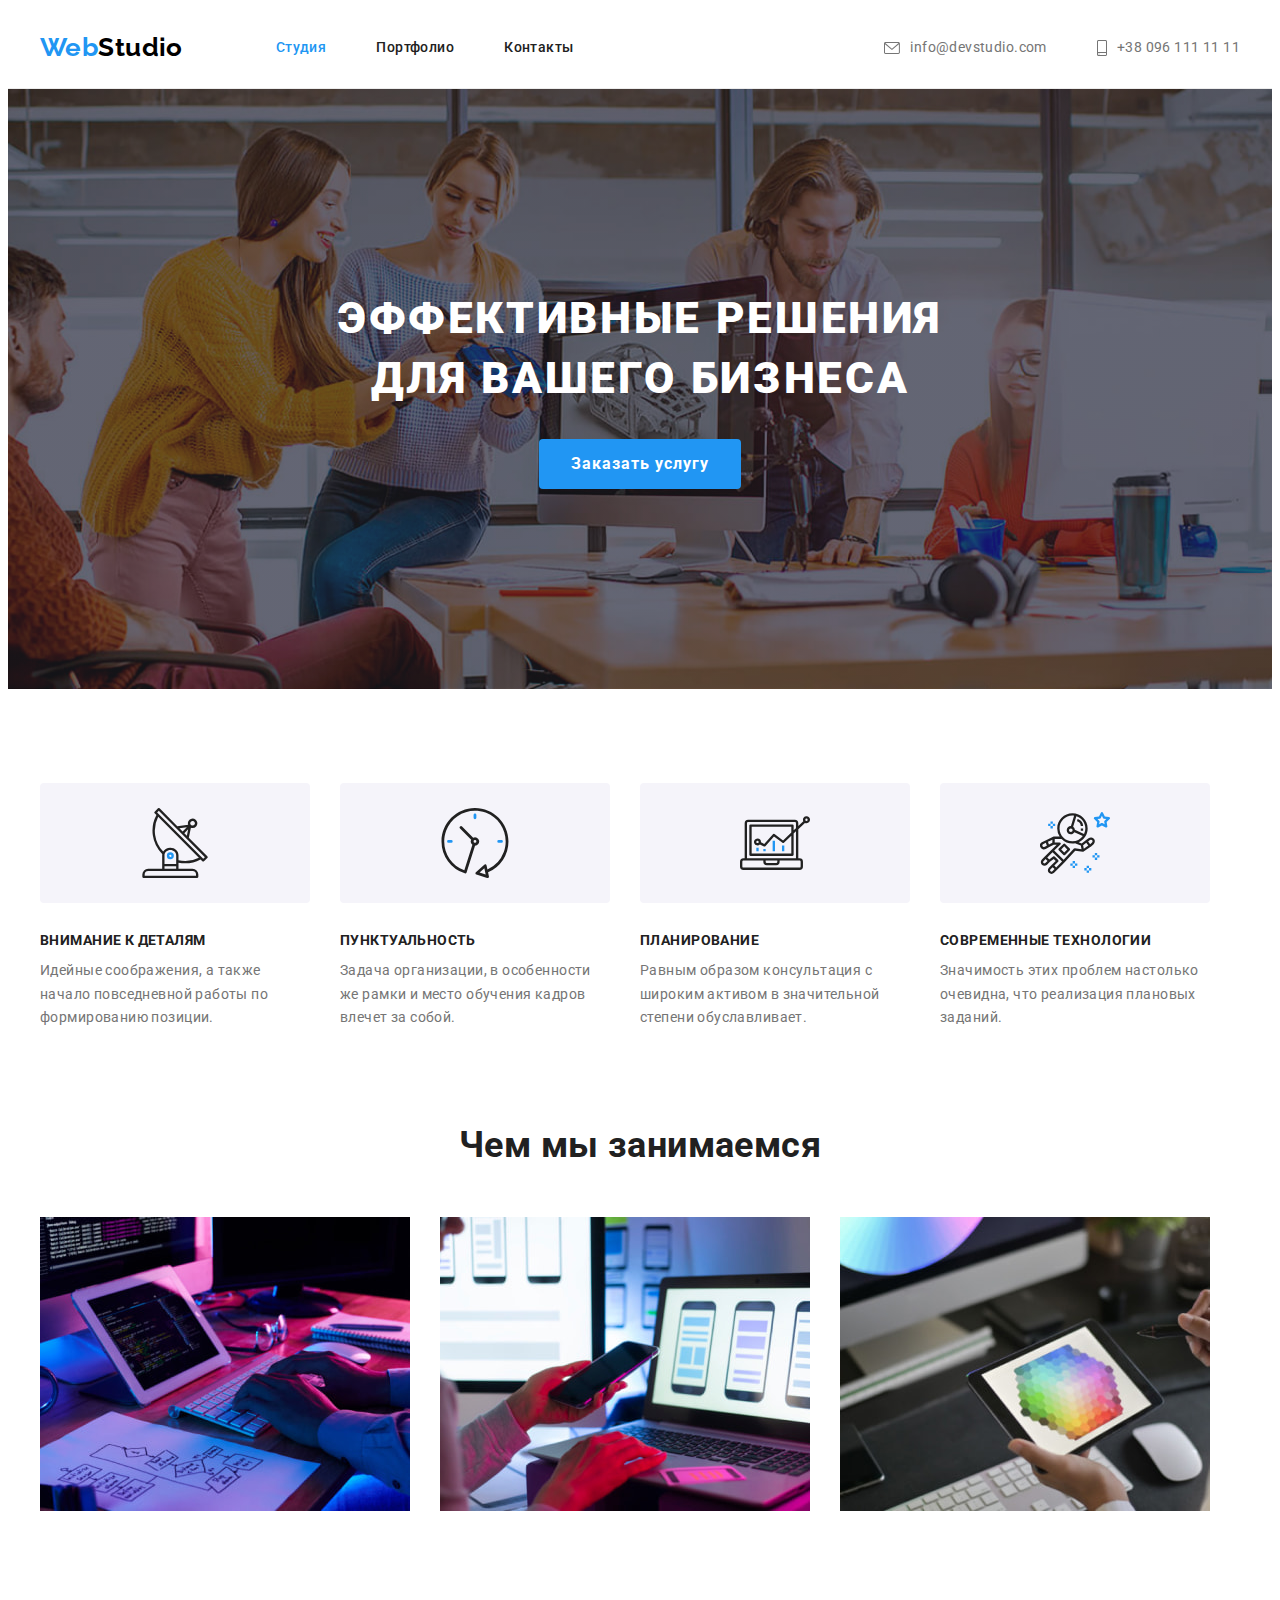
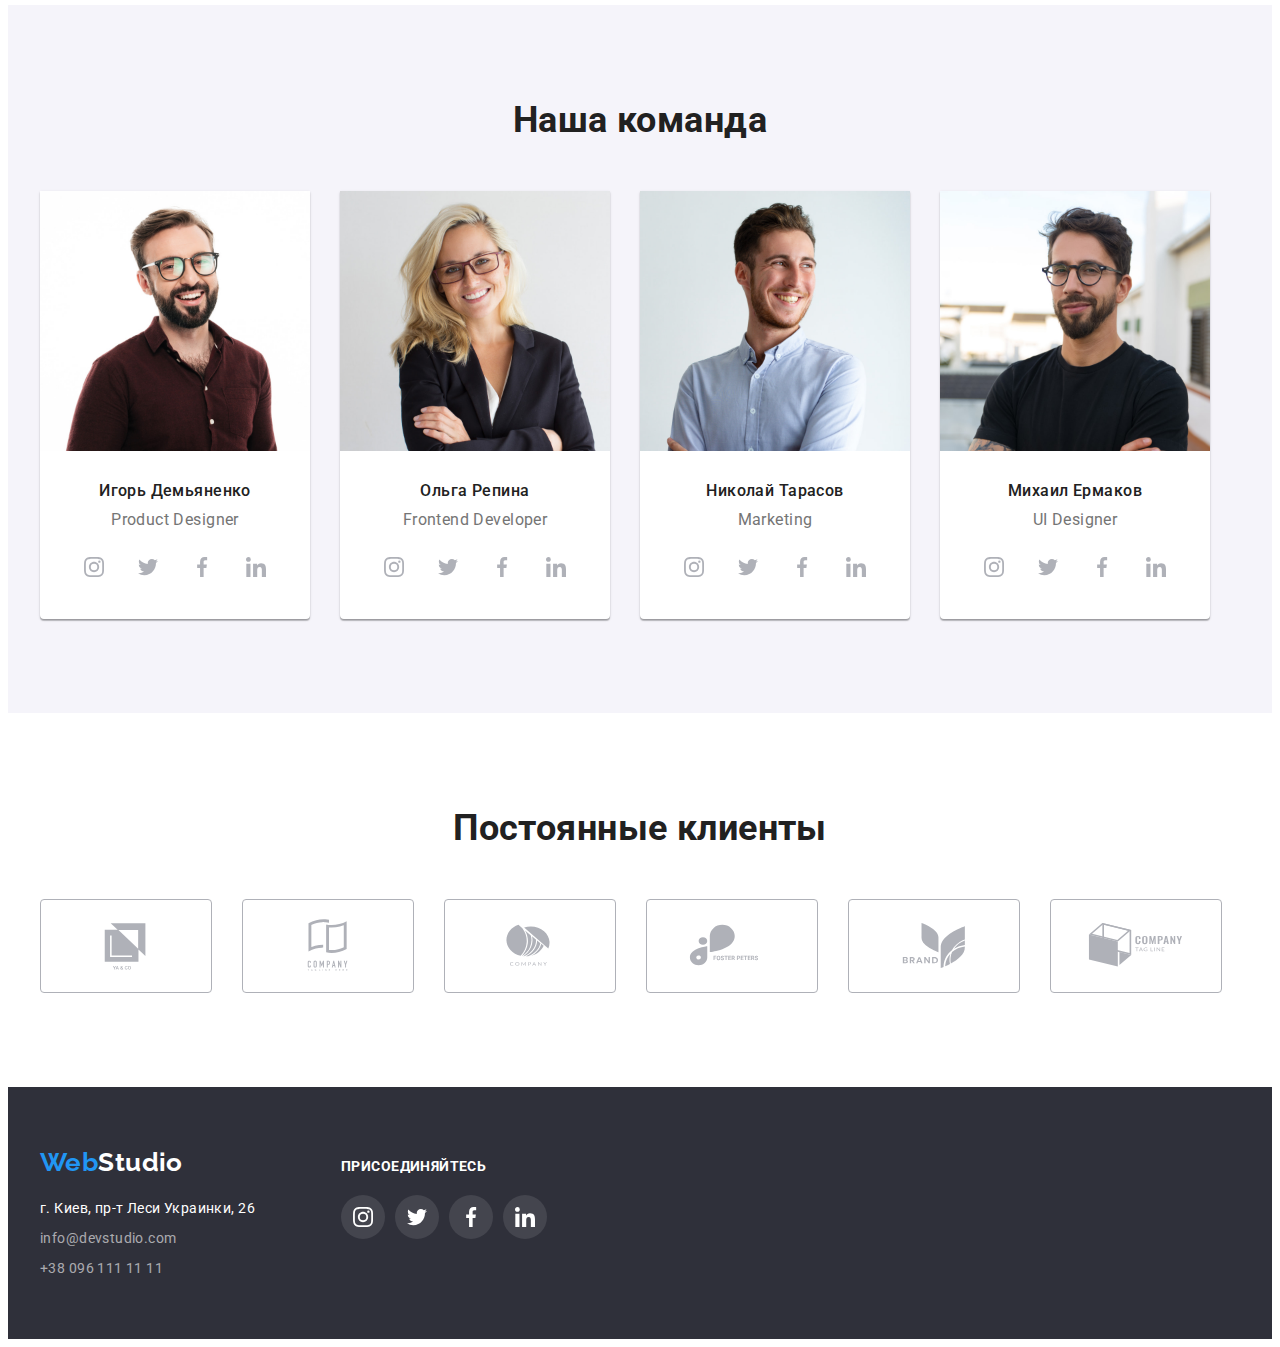
==== index.html @ bba22ab8 "скопіював дз4" ====
<!DOCTYPE html>
<html lang="ru">
  <head>
    <meta charset="UTF-8" />
    <meta http-equiv="X-UA-Compatible" content="IE=edge" />
    <meta name="viewport" content="width=device-width, initial-scale=1.0" />
    <title>Document</title>
    <!-- Фал зовнішньої таблиці стилів -->
    <link rel="preconnect" href="https://fonts.googleapis.com" />
    <link rel="preconnect" href="https://fonts.gstatic.com" crossorigin />
    <link
      href="https://fonts.googleapis.com/css2?family=Raleway:wght@700&family=Roboto:wght@400;500;700;900&display=swap"
      rel="stylesheet"
    />
    <link
      rel="stylesheet"
      href="https://cdnjs.cloudflare.com/ajax/libs/modern-normalize/1.1.0/modern-normalize.min.css"
      integrity="sha512-wpPYUAdjBVSE4KJnH1VR1HeZfpl1ub8YT/NKx4PuQ5NmX2tKuGu6U/JRp5y+Y8XG2tV+wKQpNHVUX03MfMFn9Q=="
      crossorigin="anonymous"
      referrerpolicy="no-referrer"
    />
    <link rel="stylesheet" href="./css/styles.css" />
  </head>
  <body>
    <header class="header">
      <div class="container header-container">
        <nav class="site-nav">
          <a href="/" class="logo"><span class="text-logo">Web</span>Studio</a>
          <ul class="site-nav list">
            <li class="nav-item">
                <a href="./index.html" class="link current">Студия</a>
            </li>
            <li class="nav-item">
                <a href="./portfolio.html" class="link">Портфолио</a>
            </li>
            <li class="nav-item">
                <a href="" class="link">Контакты</a>
            </li>
          </ul>
        </nav>

        <ul class="contact">
          <li class="contact-item">
              <a href="mailto:info@devstudio.com" class="link">
                <svg class="header-icon" width="16" height="12">
                  <use href="./imeges/icon/sprite.svg#icon-envelope"></use>
                </svg>
                info@devstudio.com
              </a>
            </li>
          <li class="contact-item">
              <a href="tel:+380961111111" class="link">
                <svg class="header-icon" width="10" height="16">
                  <use href="./imeges/icon/sprite.svg#icon-smartphone"></use>
                </svg>
                +38 096 111 11 11
              </a>
            </li>
        </ul>
      </div>
    </header>
    <main>
      <!--Герой-->
      <section class="hero">
        <div class="container hero-container">
          <h1 class="hero-title">Эффективные решения <br />для вашего бизнеса</h1>
          <button type="button" class="btn-hero">Заказать услугу</button>
        </div>
      </section>
      <!--Наши преимущества-->
      <section class="section">
        <div class="container">
          <h2 class="visually-hidden">Наши преимущества</h2>
          <ul class="section-list">
            <li class="benefits-item">
              <div class="benefits-box">
                <svg width="70" height="70">
                  <use href="./imeges/icon/sprite.svg#icon-antenna"></use>
                </svg>
              </div>
              <h3 class="title benefits">Внимание к деталям</h3>
              <p class="text-benefits">
                Идейные соображения, а также начало повседневной работы по формированию позиции.
              </p>
            </li>
            <li class="benefits-item">
              <div class="benefits-box">
                <svg width="70" height="70">
                  <use href="./imeges/icon/sprite.svg#icon-clock"></use>
                </svg>
              </div>
              <h3 class="title benefits">Пунктуальность</h3>
              <p class="text-benefits">
                Задача организации, в особенности же рамки и место обучения кадров влечет за собой.
              </p>
            </li>
            <li class="benefits-item">
              <div class="benefits-box">
                <svg width="70" height="70">
                  <use href="./imeges/icon/sprite.svg#icon-diagram"></use>
                </svg>
              </div>
              <h3 class="title benefits">Планирование</h3>
              <p class="text-benefits">
                Равным образом консультация с широким активом в значительной степени обуславливает.
              </p>
            </li>
            <li class="benefits-item">
              <div class="benefits-box">
                <svg width="70" height="70">
                  <use href="./imeges/icon/sprite.svg#icon-astronaut"></use>
                </svg>
              </div>
              <h3 class="title benefits">Современные технологии</h3>
              <p class="text-benefits">Значимость этих проблем настолько очевидна, что реализация плановых заданий.</p>
            </li>
          </ul>
        </div>
      </section>
      <!--Чем мы занимаемся-->
      <section class="section work">
        <div class="container work-container">
          <h2 class="section-title">Чем мы занимаемся</h2>
          <ul class="section-list">
            <li class="work-item">
              <img
                src="./imeges/чем-мы-занимаемся/box-1.jpg"
                alt="разработка сайтов"
                width="370"
                height="294"
              />
            </li>
            <li class="work-item">
              <img
                src="./imeges/чем-мы-занимаемся/box-2.jpg"
                alt="разработка сайтов под телефон"
                width="370"
                height="294"
              />
            </li>
            <li class="work-item">
              <img
                src="./imeges/чем-мы-занимаемся/box-3.jpg"
                alt="дизайн"
                width="370"
                height="294"
              />
            </li>
          </ul>
        </div>
      </section>
      <!--Наша команда-->
      <section class="section team">
        <div class="container">
          <h2 class="section-title">Наша команда</h2>
          <ul class="section-list">
            <li class="team-item">
              <img class="photo" src="./imeges/Наша-команда/ком1.jpg" alt="" width="270" height="260" />
              <div class="team-box">
                <h3 class="name">Игорь Демьяненко</h3>
                <p lang="en" class="position">Product Designer</p>
                <ul class="section-list social">
                  <li class="social-item">
                    <a class="social-link" href="" aria-label="иконка Instagram">
                      <svg class="social-icon" width="20" height="20">
                        <use href="./imeges/icon/sprite.svg#icon-instagram"></use>
                      </svg>
                    </a>
                  </li>
                  <li class="social-item">
                    <a class="social-link" href="" aria-label="иконка Twitter">
                      <svg class="social-icon" width="20" height="20">
                        <use href="./imeges/icon/sprite.svg#icon-twitter"></use>
                      </svg>
                    </a>
                  </li>
                  <li class="social-item">
                    <a class="social-link" href="" aria-label="иконка Facebook">
                      <svg class="social-icon" width="20" height="20">
                        <use href="./imeges/icon/sprite.svg#icon-facebook"></use>
                      </svg>
                    </a>
                  </li>
                  <li class="social-item">
                    <a class="social-link" href="" aria-label="иконка Linkedin">
                      <svg class="social-icon" class="social-icon" width="20" height="20">
                        <use href="./imeges/icon/sprite.svg#icon-linkedin"></use>
                      </svg>
                    </a>
                  </li>
                </ul>
              </div>
            </li>
            <li class="team-item">
              <img class="photo" src="./imeges/Наша-команда/ком2.jpg" alt="" width="270" height="260" />
              <div class="team-box">
                <h3 class="name">Ольга Репина</h3>
                <p lang="en" class="position">Frontend Developer</p>
                <ul class="section-list social">
                  <li class="social-item">
                    <a class="social-link" href="" aria-label="иконка Instagram">
                      <svg class="social-icon" width="20" height="20">
                        <use href="./imeges/icon/sprite.svg#icon-instagram"></use>
                      </svg>
                    </a>
                  </li>
                  <li class="social-item">
                    <a class="social-link" href="" aria-label="иконка Twitter">
                      <svg class="social-icon" width="20" height="20">
                        <use href="./imeges/icon/sprite.svg#icon-twitter"></use>
                      </svg>
                    </a>
                  </li>
                  <li class="social-item">
                    <a class="social-link" href="" aria-label="иконка Facebook">
                      <svg class="social-icon" width="20" height="20">
                        <use href="./imeges/icon/sprite.svg#icon-facebook"></use>
                      </svg>
                    </a>
                  </li>
                  <li class="social-item">
                    <a class="social-link" href="" aria-label="иконка Linkedin">
                      <svg class="social-icon" class="social-icon" width="20" height="20">
                        <use href="./imeges/icon/sprite.svg#icon-linkedin"></use>
                      </svg>
                    </a>
                  </li>
                </ul>
              </div>
            </li>
            <li class="team-item">
              <img class="photo" src="./imeges/Наша-команда/ком3.jpg" alt="" width="270" height="260" />
              <div class="team-box">
                <h3 class="name">Николай Тарасов</h3>
                <p lang="en" class="position">Marketing</p>
                <ul class="section-list social">
                  <li class="social-item">
                    <a class="social-link" href="" aria-label="иконка Instagram">
                      <svg class="social-icon" width="20" height="20">
                        <use href="./imeges/icon/sprite.svg#icon-instagram"></use>
                      </svg>
                    </a>
                  </li>
                  <li class="social-item">
                    <a class="social-link" href="" aria-label="иконка Twitter">
                      <svg class="social-icon" width="20" height="20">
                        <use href="./imeges/icon/sprite.svg#icon-twitter"></use>
                      </svg>
                    </a>
                  </li>
                  <li class="social-item">
                    <a class="social-link" href="" aria-label="иконка Facebook">
                      <svg class="social-icon" width="20" height="20">
                        <use href="./imeges/icon/sprite.svg#icon-facebook"></use>
                      </svg>
                    </a>
                  </li>
                  <li class="social-item">
                    <a class="social-link" href="" aria-label="иконка Linkedin">
                      <svg class="social-icon" class="social-icon" width="20" height="20">
                        <use href="./imeges/icon/sprite.svg#icon-linkedin"></use>
                      </svg>
                    </a>
                  </li>
                </ul>
              </div>
            </li>
            <li class="team-item">
              <img class="photo" src="./imeges/Наша-команда/ком4.jpg" alt="" width="270" height="260" />
              <div class="team-box">
                <h3 class="name">Михаил Ермаков</h3>
                <p lang="en" class="position">UI Designer</p>
                <ul class="section-list social">
                  <li class="social-item">
                    <a class="social-link" href="" aria-label="иконка Instagram">
                      <svg class="social-icon" width="20" height="20">
                        <use href="./imeges/icon/sprite.svg#icon-instagram"></use>
                      </svg>
                    </a>
                  </li>
                  <li class="social-item">
                    <a class="social-link" href="" aria-label="иконка Twitter">
                      <svg class="social-icon" width="20" height="20">
                        <use href="./imeges/icon/sprite.svg#icon-twitter"></use>
                      </svg>
                    </a>
                  </li>
                  <li class="social-item">
                    <a class="social-link" href="" aria-label="иконка Facebook">
                      <svg class="social-icon" width="20" height="20">
                        <use href="./imeges/icon/sprite.svg#icon-facebook"></use>
                      </svg>
                    </a>
                  </li>
                  <li class="social-item">
                    <a class="social-link" href="" aria-label="иконка Linkedin">
                      <svg class="social-icon" class="social-icon" width="20" height="20">
                        <use href="./imeges/icon/sprite.svg#icon-linkedin"></use>
                      </svg>
                    </a>
                  </li>
                </ul>
              </div>
            </li>
          </ul>
        </div>
      </section>
      <!-- Постоянные клиенты -->
      <section class="section">
        <div class="container">
          <h2 class="section-title">Постоянные клиенты</h2>
          <ul class="section-list">
            <li class="client-item">
              <a class="client-link" href="" aria-label="логотип клиента">
                <svg width="106" height="60">
                  <use href="./imeges/icon/sprite.svg#icon-Logo1"></use>
                </svg>
              </a>
            </li>
            <li class="client-item">
              <a class="client-link" href="" aria-label="логотип клиента">
                <svg width="106" height="60">
                  <use href="./imeges/icon/sprite.svg#icon-Logo2"></use>
                </svg>
              </a>
            </li>
            <li class="client-item">
              <a class="client-link" href="" aria-label="логотип клиента">
                <svg width="106" height="60">
                  <use href="./imeges/icon/sprite.svg#icon-Logo3"></use>
                </svg>
              </a>
            </li>
            <li class="client-item">
              <a class="client-link" href="" aria-label="логотип клиента">
                <svg width="106" height="60">
                  <use href="./imeges/icon/sprite.svg#icon-Logo4"></use>
                </svg>
              </a>
            </li>
            <li class="client-item">
              <a class="client-link" href="" aria-label="логотип клиента">
                <svg width="106" height="60">
                  <use href="./imeges/icon/sprite.svg#icon-Logo5"></use>
                </svg>
              </a>
            </li>
            <li class="client-item">
              <a class="client-link" href="" aria-label="логотип клиента">
                <svg width="106" height="60">
                  <use href="./imeges/icon/sprite.svg#icon-Logo6"></use>
                </svg>
              </a>
            </li>
          </ul>

        </div>
      </section>
    </main>

    <footer class="footer">
      <div class="container footer-box">
        <div class="footer-container">
          <a href="/" class="logo"><span class="text-logo">Web</span>Studio</a>
          <address class="footer-nav">
            <p class="footer-address">г. Киев, пр-т Леси Украинки, 26</p>
            <ul class="footer-list">
              <li class="footer-list-item"><a href="mailto:info@devstudio.com" class="footer-link">info@devstudio.com</a></li>
              <li class="footer-list-item"><a href="tel:+380961111111" class="footer-link">+38 096 111 11 11</a></li>
            </ul>
          </address>
        </div>
        <div class="follow">
          <h3 class="title title-follow">Присоединяйтесь</h3>
          <ul class="section-list">
            <li class="follow-item">
              <a class="follow-link" href="" aria-label="иконка Instagram">
                <svg class="social-icon" width="20" height="20">
                  <use href="./imeges/icon/sprite.svg#icon-instagram"></use>
                </svg>
              </a>
            </li>
            <li class="follow-item">
              <a class="follow-link" href="" aria-label="иконка Twitter">
                <svg class="social-icon" width="20" height="20">
                  <use href="./imeges/icon/sprite.svg#icon-twitter"></use>
                </svg>
              </a>
            </li>
            <li class="follow-item">
              <a class="follow-link" href="" aria-label="иконка Facebook">
                <svg class="social-icon" width="20" height="20">
                  <use href="./imeges/icon/sprite.svg#icon-facebook"></use>
                </svg>
              </a>
            </li>
            <li class="follow-item">
              <a class="follow-link" href="" aria-label="иконка Linkedin">
                <svg class="social-icon" class="social-icon" width="20" height="20">
                  <use href="./imeges/icon/sprite.svg#icon-linkedin"></use>
                </svg>
              </a>
            </li>
          </ul>
        
        </div>
      </div>
      
    </footer>
  </body>
</html>
---- css/styles.css ----
/*
body {
    background-color: #fff;
    font-size: 14 px;
}
 

/* забираємо крапки зі списку */
/* 
ul {
    list-style: none;
}
*/

/* 
Основной текст страницы #757575
фоновый цвет #fff
цвет логотипа #000000
цвет акцента #2196F3
фон героя #E5E5E5
текст на темном фоне #FFFFFF
текст ссылок в футере rgba(255, 255, 255, 0.6)
*/

:root {
  --primary-text-color: #757575;
  --title-text-color: #212121;
  --accent-color: #2196f3;
  --white-text: #ffffff;
}

body {
  color: var(--primary-text-color);
  background-color: #fff;
  font-family: Roboto, sans-serif;
  font-size: 14px;
  line-height: 1.14;
  letter-spacing: 0.03em;
}

h1,
h2,
h3,
h4,
h5,
h6,
p {
  margin: 0;
}
img {
  display: block;
}
.container {
  /* outline: 1px solid red; */

  width: 1200px;

  padding-left: 15px;
  padding-right: 15px;

  margin-right: auto;
  margin-left: auto;
}

.section {
  padding-top: 94px;
  padding-bottom: 94px;
}

/* heder */
.header {
  border-bottom: 1px solid #ececec;
}

.header-container {
  display: flex;
  align-items: center;
}

.logo {
  color: #000000;
  font-family: 'Raleway';
  font-weight: 700;
  font-size: 26px;
  line-height: 1.19;
  text-decoration: none;

  margin-right: 93px;
}
.text-logo {
  color: var(--accent-color);
}
.site-nav .logo {
  display: block;

  padding-top: 24px;
  padding-bottom: 25px;
}
.site-nav.list {
  list-style: none;

  padding: 0;
  margin: 0;
}

.site-nav .link:hover,
.site-nav .link:focus {
  color: var(--accent-color);
}
.site-nav .link {
  display: block;
  color: var(--title-text-color);
  font-weight: 500;

  text-decoration: none;

  padding-top: 32px;
  padding-bottom: 32px;
}
.site-nav .nav-item {
  margin-right: 50px;
}
.site-nav .nav-item:last-child {
  margin-right: 0;
}
.site-nav .link.current {
  color: var(--accent-color);
}
.site-nav {
  display: flex;
  align-items: center;
}
.contact {
  list-style: none;
  display: flex;

  padding: 0;
  margin: 0;
  margin-left: auto;
}
.contact .contact-item {
  margin-right: 50px;
}
.contact .contact-item:last-child {
  margin-right: 0;
}

.contact .link {
  display: flex;
  color: var(--primary-text-color);

  text-decoration: none;

  padding-top: 32px;
  padding-bottom: 32px;

  align-items: center;
  justify-content: center;
}
.link .header-icon {
  fill: currentColor;

  margin-right: 10px;
}
.contact .link:hover,
.contact .link:focus {
  color: var(--accent-color);
  fill: var(--accent-color);
}



/* hero */

.hero {
  max-width: 1600px;
  margin-right: auto;
  margin-left: auto;

  background-color: #c4c4c4;

  padding-top: 200px;
  padding-bottom: 200px;

  align-items: center;

  background-image: linear-gradient(rgba(47, 48, 58, 0.4), rgba(47, 48, 58, 0.4)),
    url(../imeges/hero/background.jpg);
  background-repeat: no-repeat;
  background-position: center;
}

.hero-title {
  color: var(--white-text);
  font-family: 'Roboto';
  font-style: normal;
  font-weight: 900;
  font-size: 44px;
  line-height: 1.36;
  text-align: center;
  letter-spacing: 0.06em;
  text-transform: uppercase;

  margin-bottom: 30px;
}
.btn-hero {
  background-color: var(--accent-color);
  color: var(--white-text);
  cursor: pointer;
  font-family: 'Roboto';
  font-style: normal;
  font-weight: 700;
  font-size: 16px;
  line-height: 1.87;
  letter-spacing: 0.06em;

  min-width: 200px;
  min-height: 50px;
  border: none;
  border-radius: 4px;

  padding: 10px 32px;

  display: block;
  margin-left: auto;
  margin-right: auto;
}
.btn-hero:hover,
.btn-hero:focus {
  background-color: #188ce8;
  color: var(--white-text);
}

/* section */
.title {
  color: var(--title-text-color);

  font-weight: 700;
  font-size: 14px;
  line-height: 1.14;
}
.title.benefits {
  text-transform: uppercase;

  margin-bottom: 10px;
}
.section-title {
  color: var(--title-text-color);

  font-weight: 700;
  font-size: 36px;
  line-height: 1.17;
  text-align: center;

  margin-bottom: 50px;
}
.section-list {
  list-style: none;
  display: flex;

  padding: 0;
  margin: 0;
}

/* section benefits */

.visually-hidden {
  position: absolute;
  width: 1px;
  height: 1px;
  margin: -1px;
  border: 0;
  padding: 0;
  white-space: nowrap;
  clip-path: inset(100%);
  clip: rect(0 0 0 0);
  overflow: hidden;
}

.benefits-item {
  width: 270px;

  margin-right: 30px;

}

.benefits-item:last-child {
  margin-right: 0;
}

.benefits-box {
  display: flex;
  width: 270px;
  height: 120px;

  background-color: #F5F4FA;
  border-radius: 4px;

  align-items: center;
  justify-content: center;

  margin-bottom: 30px;
}

.text-benefits {
  line-height: 1.71;
  letter-spacing: 0.03em;
}

/* Work section */
.section.work {
  padding-top: 0;
}
.work-item {
  margin-right: 30px;
}
.work-item:last-child {
  margin-right: 0;
}

/* Team section */

.name {
  color: var(--title-text-color);

  font-weight: 500;
  font-size: 16px;
  line-height: 1.19;

  margin-bottom: 10px;
}

.team-box {
  padding-top: 30px;
  padding-bottom: 30px;
}

.position {
  font-size: 16px;
  line-height: 1.19;

  margin-bottom: 16px;
}

.section.team {
  background-color: #f5f4fa;
}
.team-item {
  background: #ffffff;
  /* material shadow v1 */

  box-shadow: 0px 1px 3px rgba(0, 0, 0, 0.12), 0px 1px 1px rgba(0, 0, 0, 0.14),
    0px 2px 1px rgba(0, 0, 0, 0.2);
  border-radius: 0px 0px 4px 4px;

  text-align: center;

  margin-right: 30px;
}
.team-item:last-child {
  margin-right: 0;
}

.social {
  justify-content: center;
}
.social-link {
  display: flex;
  width: 44px;
  height: 44px;

  border-radius: 50%;
  

  align-items: center;
  justify-content: center;

  fill: #AFB1B8
}
.social-link:hover,
.social-link:focus {
  background-color: var(--accent-color);
  fill: #fff;
}

.social-item:not(:last-child) {
  margin-right: 10px;
}

/* client section */
.client-item:not(:last-child) {
  margin-right: 30px;
}

.client-link {
  display: flex;
  align-items: center;
  justify-content: center;

  width: 170px;
  height: 92px;

  border: 1px solid #AFB1B8;
  border-radius: 4px;

  fill: #AFB1B8;
}

.client-link:hover,
.client-link:focus {
  border-color: var(--accent-color);
  fill: var(--accent-color);
}


/* footer */
.footer {
  display: flex;
  
  background-color: #2f303a;

  padding-top: 60px;
  padding-bottom: 60px;
}

.footer-box {
  display: flex;

  align-items: baseline;
}

.footer-container {
  width: 231px;
  margin-right: 70px;
}

.footer-container .logo {
  display: block;
  color: var(--white-text);

  margin-bottom: 20px;
}
.footer-nav {
  color: var(--white-text);
  font-style: normal;
  /* костиль розібратися */
  line-height: 21px;
}

.footer-address {
  margin-bottom: 9px;
}

.footer-list {
  list-style: none;
  font-style: normal;

  padding: 0;
  margin: 0;
}

.footer-list .footer-link {
  color: rgba(255, 255, 255, 0.6);

  text-decoration: none;
}

.footer-list-item {
  margin-bottom: 9px;
}
.footer-list-item:last-child {
  margin-bottom: 0;
}

.footer-link:hover,
.footer-link:focus {
  color: var(--accent-color);
}

.title-follow {
 color: var(--white-text);
 text-transform: uppercase;

 margin-bottom: 20px;
}

.follow-link {
  display: flex;

  align-items: center;
  justify-content: center;

  width: 44px;
  height: 44px;

  background-color: rgba(255, 255, 255, 0.1);
  border-radius: 50%;

  fill: var(--white-text);
}
.follow-link:hover,
.follow-link:focus {
  background-color: var(--accent-color);
}

.follow-item:not(:last-child) {
  margin-right: 10px;
}

/* portfolio */

.button-filter {
  justify-content: center;
  margin-bottom: 50px;
  /* margin-right: auto;
  margin-left: auto; */
}

.portfolio-link {
  text-decoration: none;
  color: var(--primary-text-color);
}

/* button portfolio */
.filter-item {
  margin-right: 8px;
}
.filter-item:last-child {
  margin-right: 0;
}

.btn-portfolio {
  color: var(--title-text-color);
  background-color: #f5f4fa;
  font-family: 'Roboto';
  font-style: normal;
  font-weight: 500;
  font-size: 16px;
  line-height: 1.62;

  cursor: pointer;

  border: none;
  border-radius: 4px;

  padding: 6px 22px;
}

.btn-portfolio:hover,
.btn-portfolio:focus {
  color: var(--white-text);
  background-color: var(--accent-color);

  box-shadow: 0px 3px 1px rgba(0, 0, 0, 0.1),
   0px 1px 2px rgba(0, 0, 0, 0.08),
    0px 2px 2px rgba(0, 0, 0, 0.12);
}
.title.project-name {
  font-size: 18px;
  line-height: 2;

  margin-bottom: 4px;
}
.name-item {
  font-size: 16px;
  line-height: 1.87;
}
.flex-container {
  display: flex;
  flex-wrap: wrap;
}

.flex-item {
  width: 370px;

  margin-right: 30px;
  margin-bottom: 30px;
}

.flex-item:hover,
.flex-item:focus {
  box-shadow: 0px 1px 1px rgba(0, 0, 0, 0.12),
   0px 4px 4px rgba(0, 0, 0, 0.06),
    1px 4px 6px rgba(0, 0, 0, 0.16);
}

.text-box {
  border-right: 1px solid #eeeeee;
  border-bottom: 1px solid #eeeeee;
  border-left: 1px solid #eeeeee;

  padding: 20px 24px;
}
.flex-item:nth-child(3n) {
  margin-right: 0;
}
.flex-item:nth-last-child(-n + 3) {
  margin-bottom: 0;
}
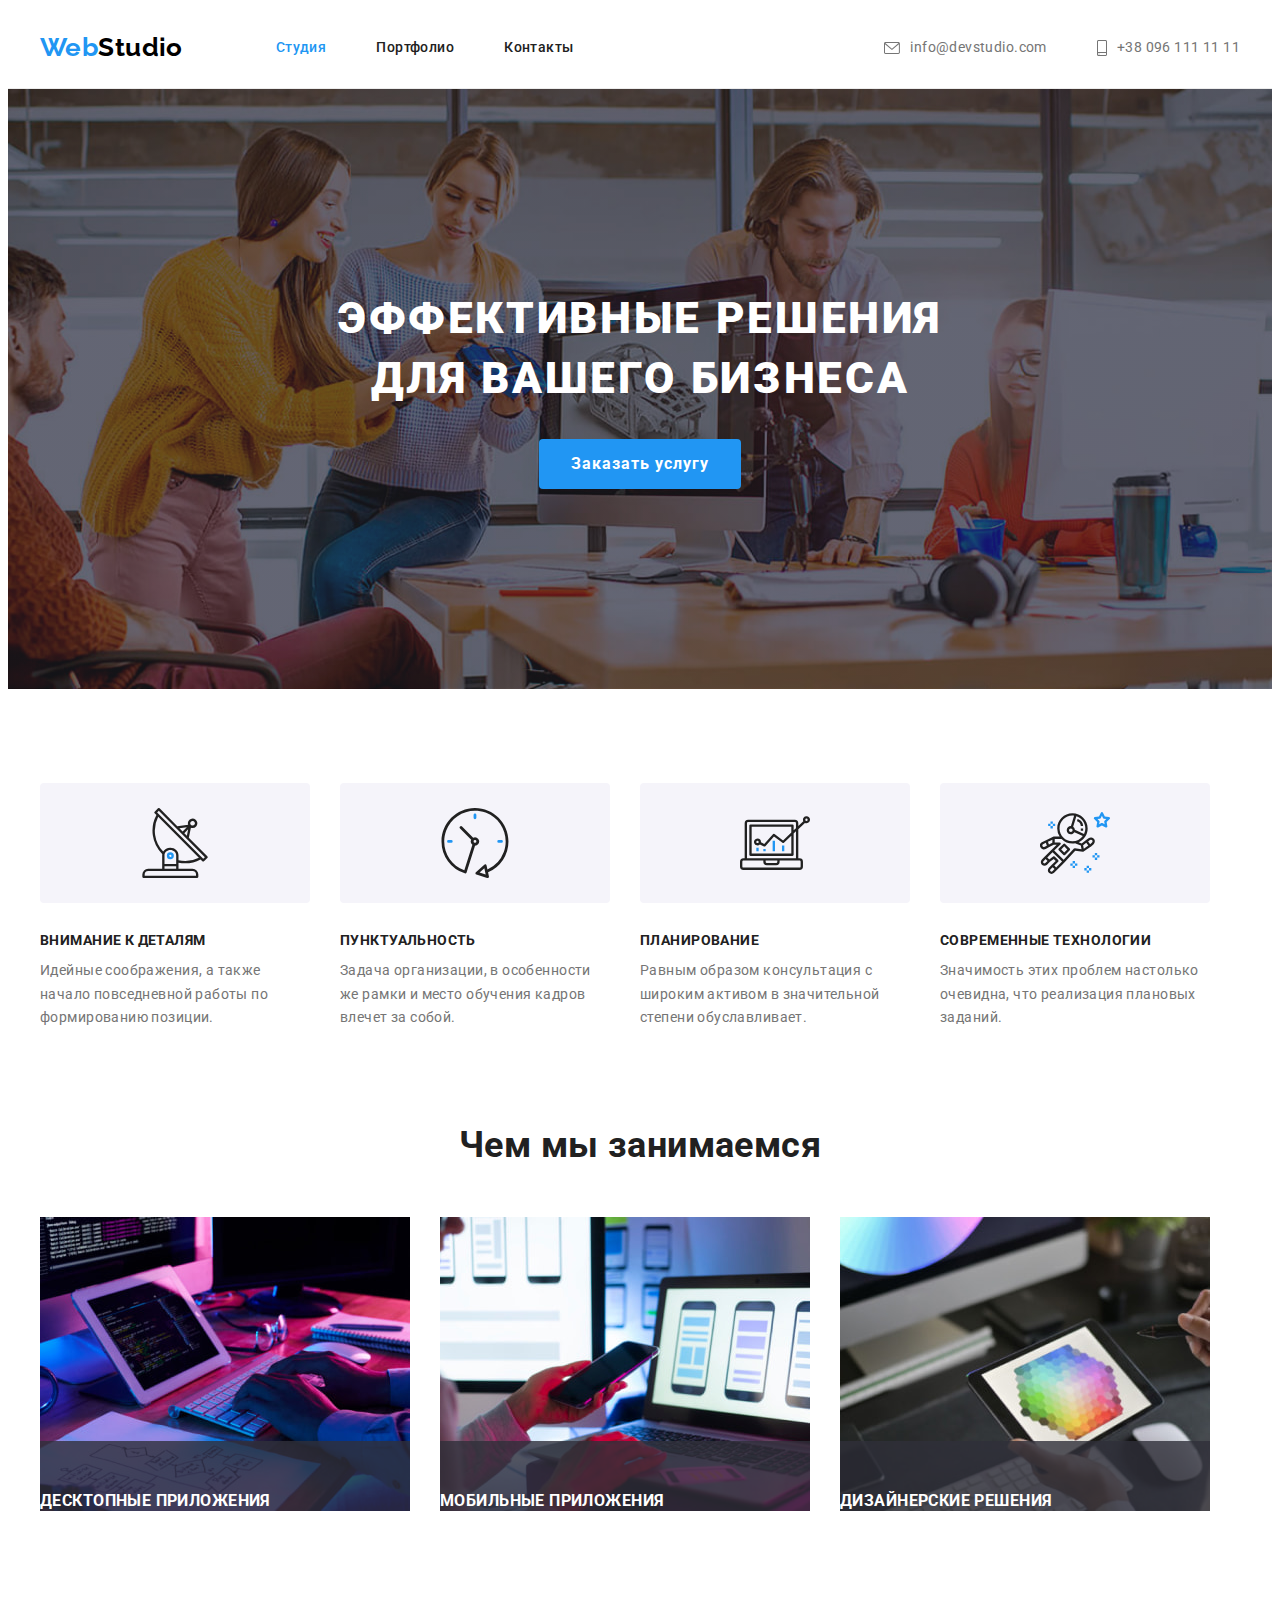
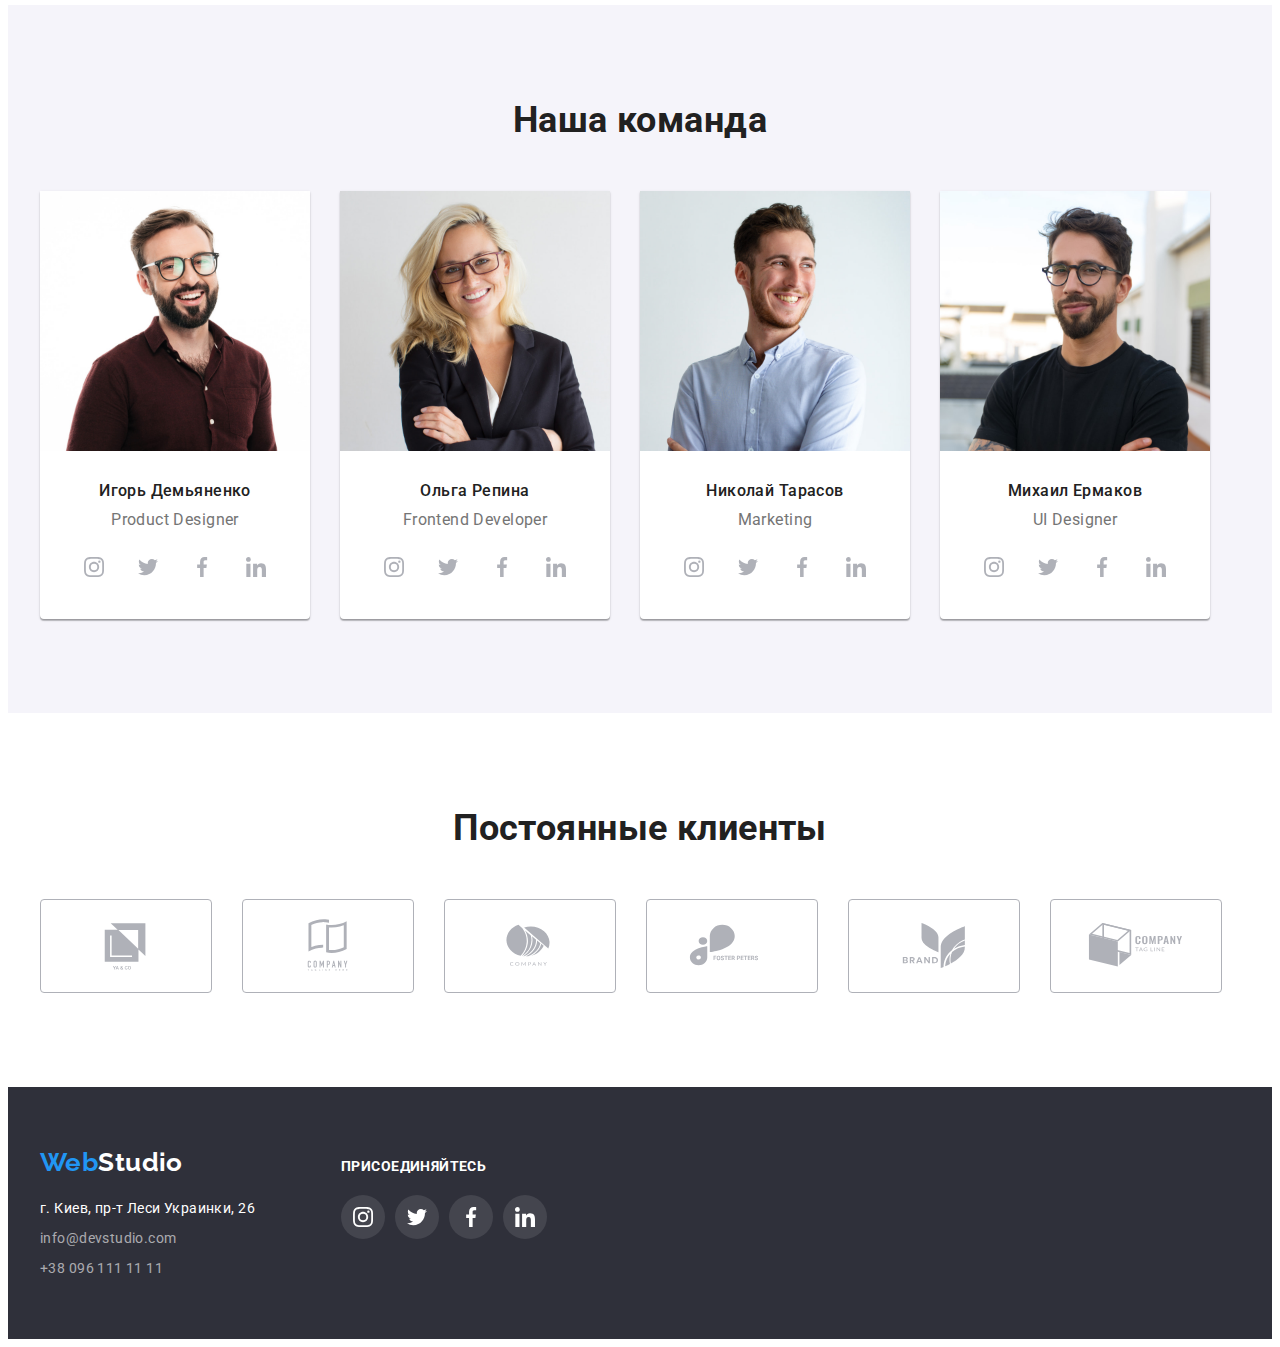
==== commit 05e28c9c: "перша проба" ====
--- a/index.html
+++ b/index.html
@@ -129,6 +129,7 @@
                 width="370"
                 height="294"
               />
+              <h3 class="work-text">Десктопные приложения</h3>
             </li>
             <li class="work-item">
               <img
@@ -137,6 +138,7 @@
                 width="370"
                 height="294"
               />
+              <h3 class="work-text">Мобильные приложения</h3>
             </li>
             <li class="work-item">
               <img
@@ -145,6 +147,7 @@
                 width="370"
                 height="294"
               />
+              <h3 class="work-text">Дизайнерские решения</h3>
             </li>
           </ul>
         </div>
--- a/css/styles.css
+++ b/css/styles.css
@@ -312,10 +312,39 @@
   padding-top: 0;
 }
 .work-item {
+  position: relative;
   margin-right: 30px;
+  
 }
 .work-item:last-child {
   margin-right: 0;
+}
+.work-text {
+  color: var(--white-text);
+  text-transform: uppercase;
+  text-align: center;
+  position: absolute;
+  bottom: 0;
+  z-index: 10;
+  /* justify-content: center;
+  align-items: center; */
+
+  /* top: 50%;
+  left: 50%;
+  transform: translate(-50%, -50%); */
+}
+
+.work-item::after {
+  position: absolute;
+  bottom: 0;
+  left: 0;
+
+  content: '';
+  display: block;
+  width: 100%;
+  height: 70px;
+
+  background-color: rgba(47, 48, 58, 0.8);
 }
 
 /* Team section */
@@ -577,8 +606,12 @@
   margin-bottom: 30px;
 }
 
-.flex-item:hover,
-.flex-item:focus {
+.portfolio-link {
+  display: block;
+}
+
+.portfolio-link:hover,
+.portfolio-link:focus {
   box-shadow: 0px 1px 1px rgba(0, 0, 0, 0.12),
    0px 4px 4px rgba(0, 0, 0, 0.06),
     1px 4px 6px rgba(0, 0, 0, 0.16);
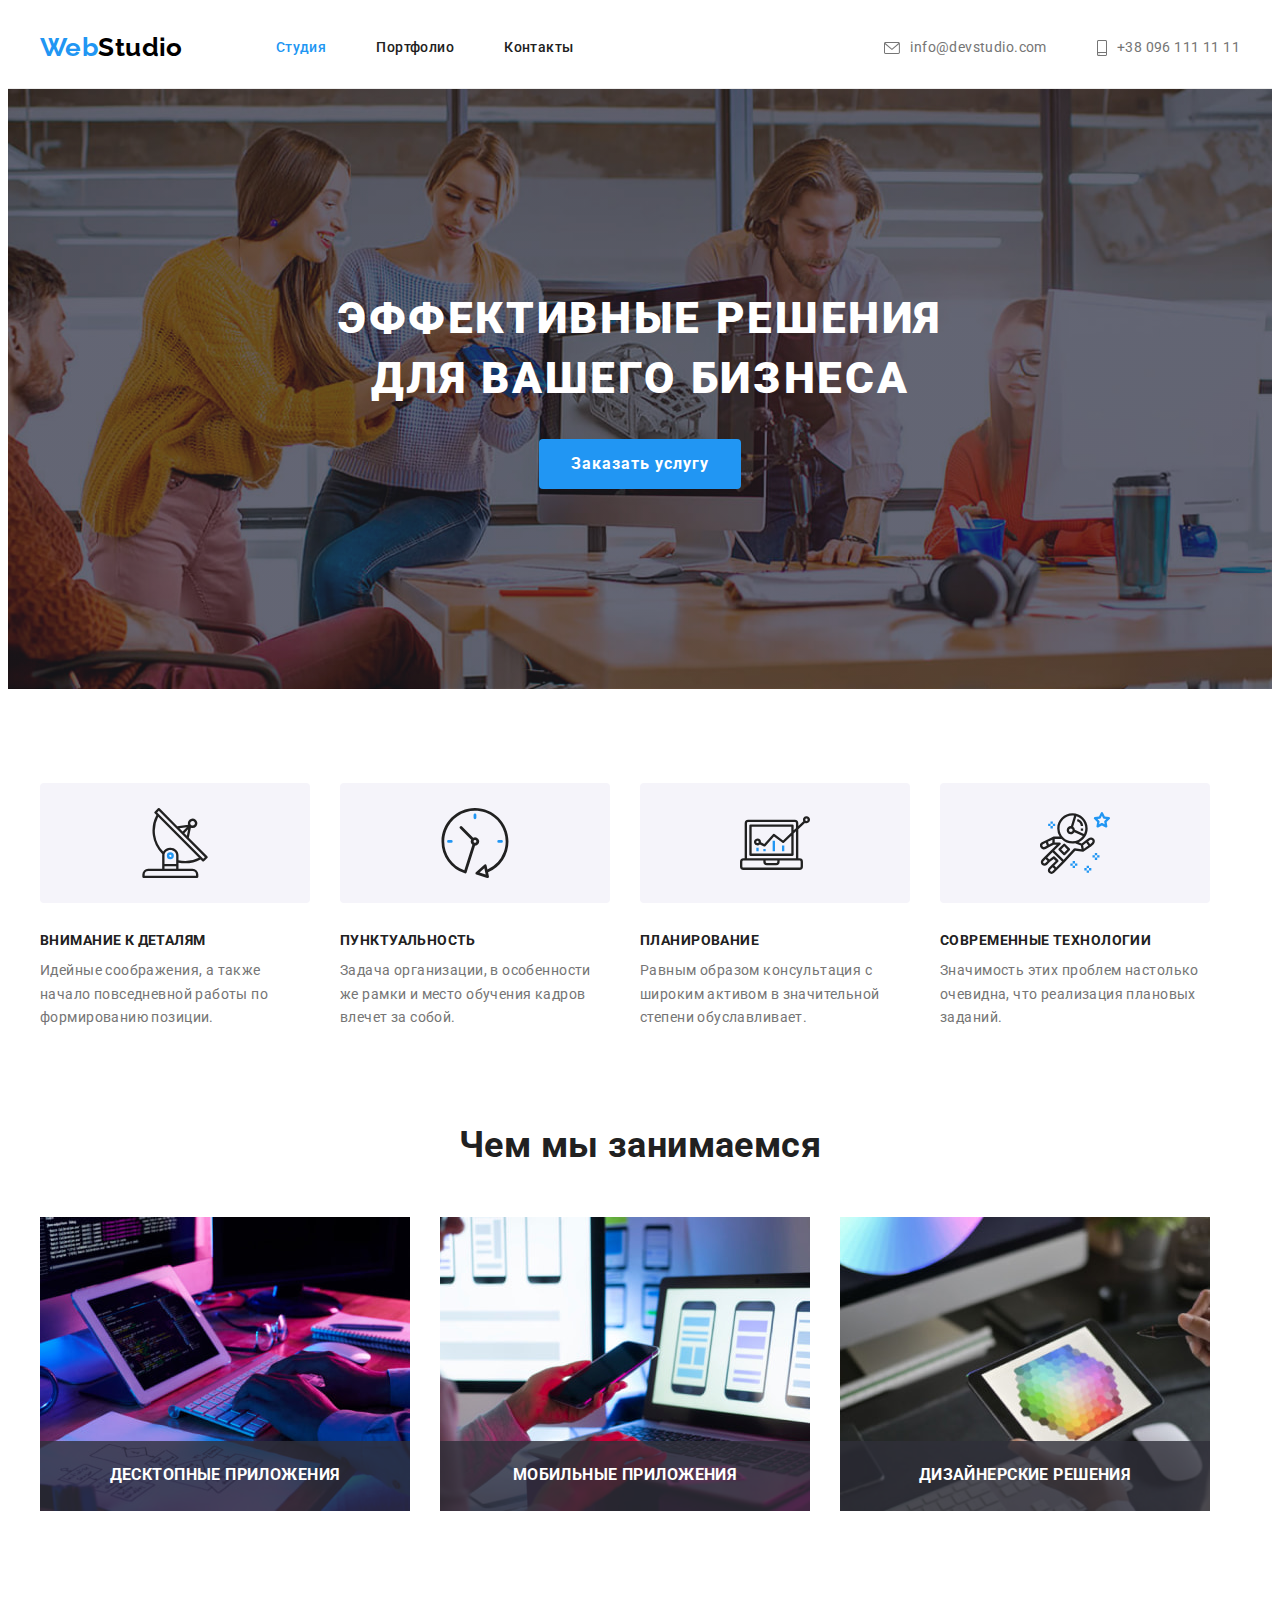
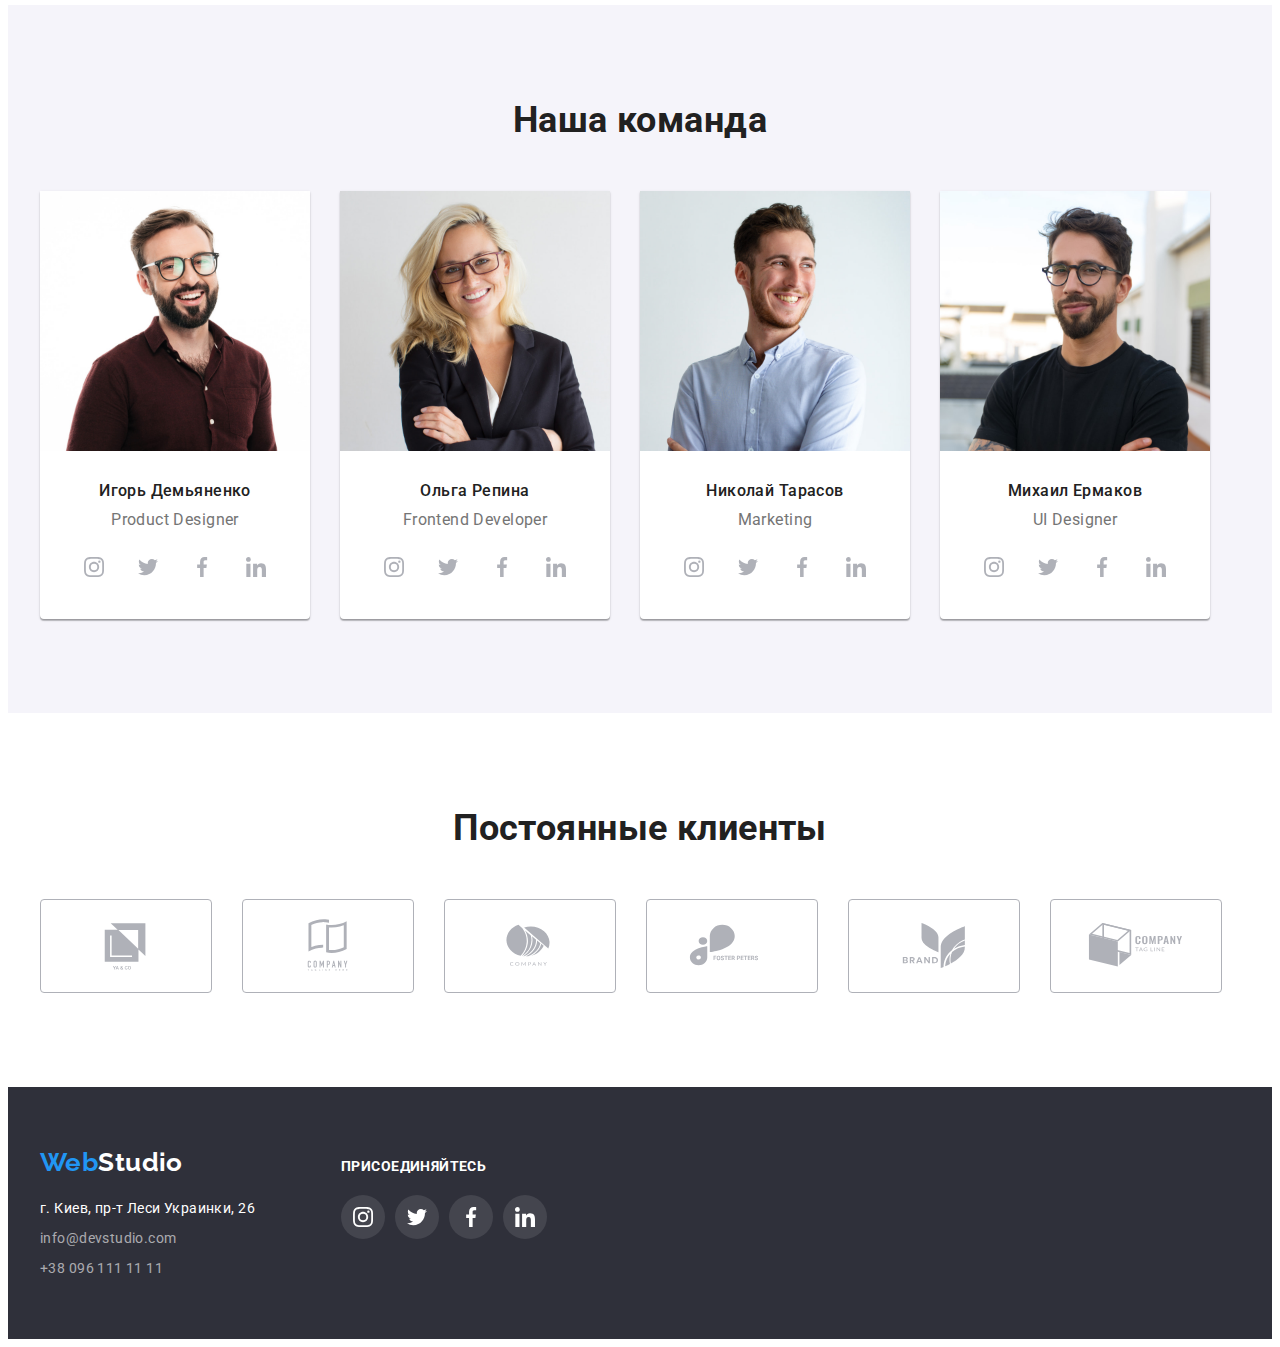
==== commit ac585890: "дописи до секції Наша робота" ====
--- a/index.html
+++ b/index.html
@@ -129,7 +129,9 @@
                 width="370"
                 height="294"
               />
-              <h3 class="work-text">Десктопные приложения</h3>
+              <div class="work-title">
+                <h3 class="work-text">Десктопные приложения</h3>
+              </div>
             </li>
             <li class="work-item">
               <img
@@ -138,7 +140,9 @@
                 width="370"
                 height="294"
               />
-              <h3 class="work-text">Мобильные приложения</h3>
+              <div class="work-title">
+                <h3 class="work-text">Мобильные приложения</h3>
+              </div>
             </li>
             <li class="work-item">
               <img
@@ -147,7 +151,9 @@
                 width="370"
                 height="294"
               />
-              <h3 class="work-text">Дизайнерские решения</h3>
+              <div class="work-title">
+                <h3 class="work-text">Дизайнерские решения</h3>
+              </div>
             </li>
           </ul>
         </div>
--- a/css/styles.css
+++ b/css/styles.css
@@ -314,7 +314,8 @@
 .work-item {
   position: relative;
   margin-right: 30px;
-  
+  display: flex;
+
 }
 .work-item:last-child {
   margin-right: 0;
@@ -322,16 +323,19 @@
 .work-text {
   color: var(--white-text);
   text-transform: uppercase;
-  text-align: center;
+}
+.work-title {
+  display: flex;
+  align-items: center;
+  justify-content: center;
+
+  width: 100%;
+  height: 70px;
+
   position: absolute;
   bottom: 0;
   z-index: 10;
-  /* justify-content: center;
-  align-items: center; */
-
-  /* top: 50%;
-  left: 50%;
-  transform: translate(-50%, -50%); */
+  
 }
 
 .work-item::after {
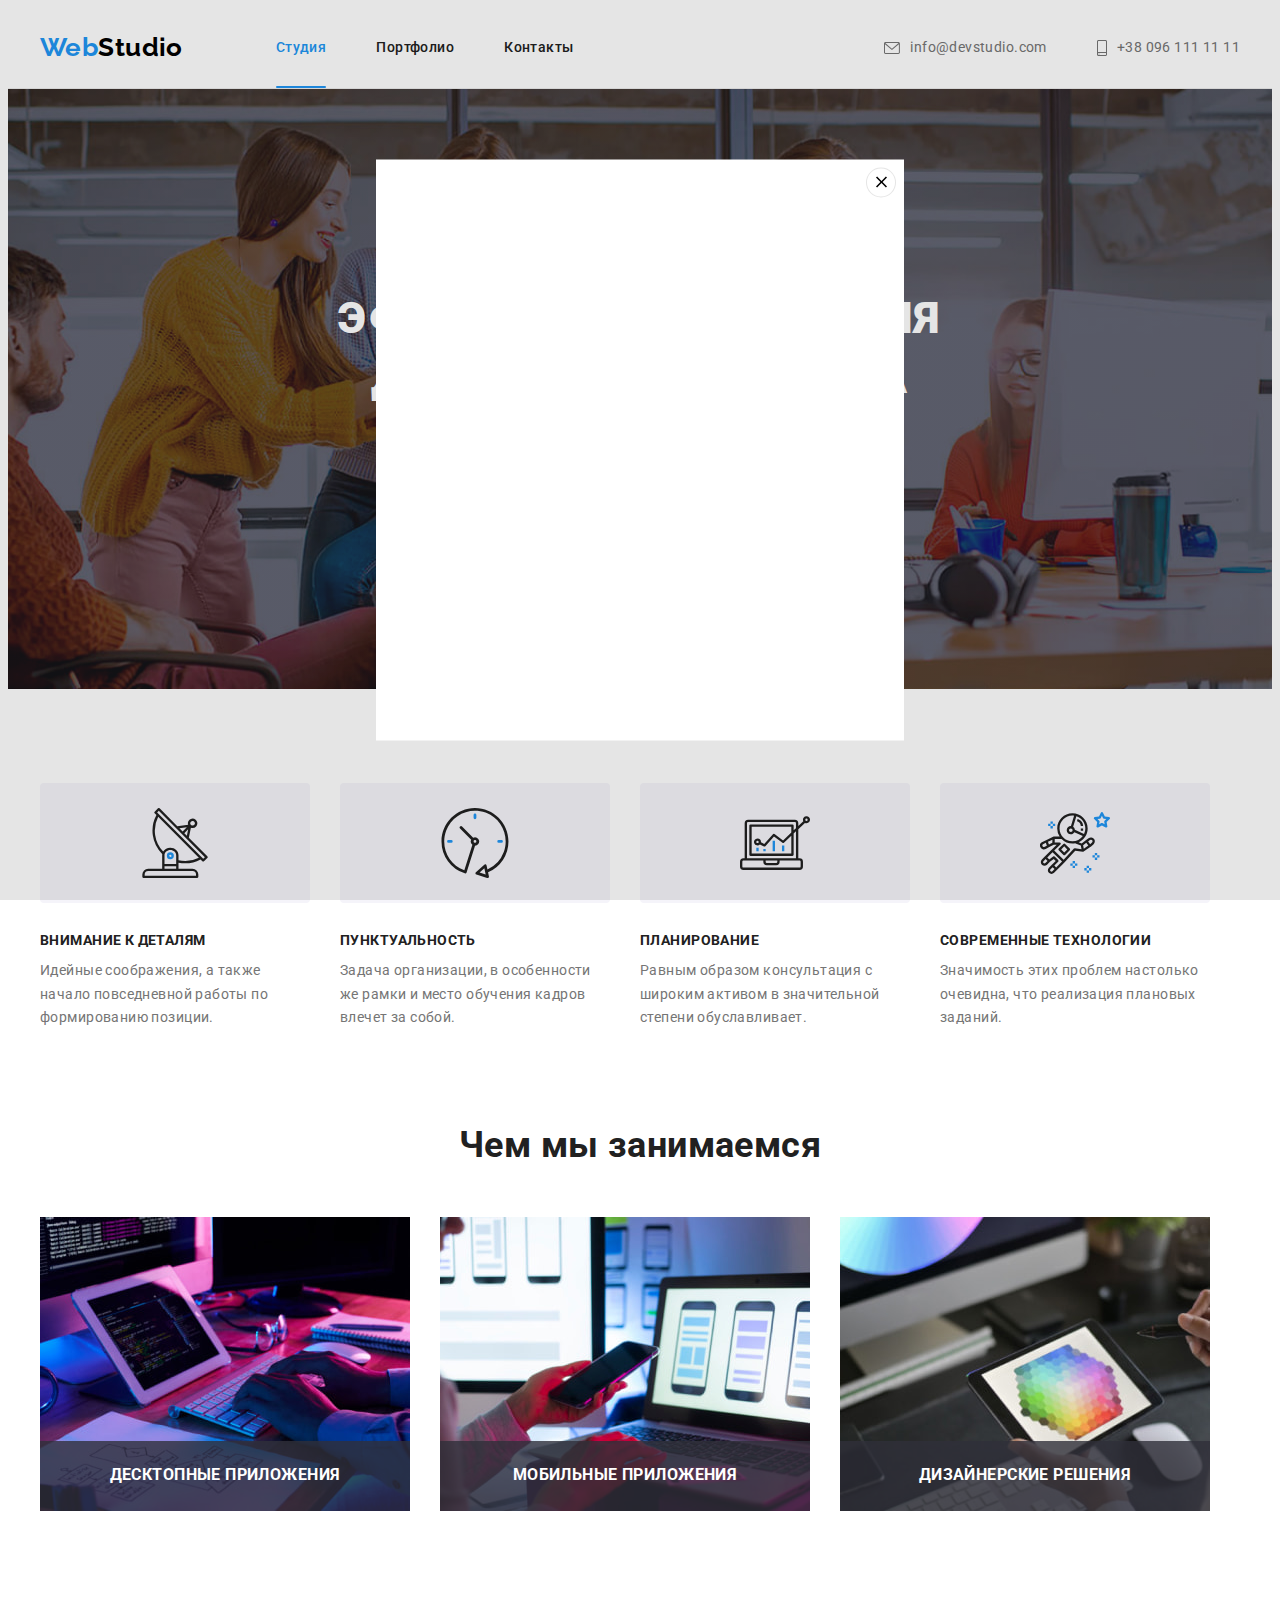
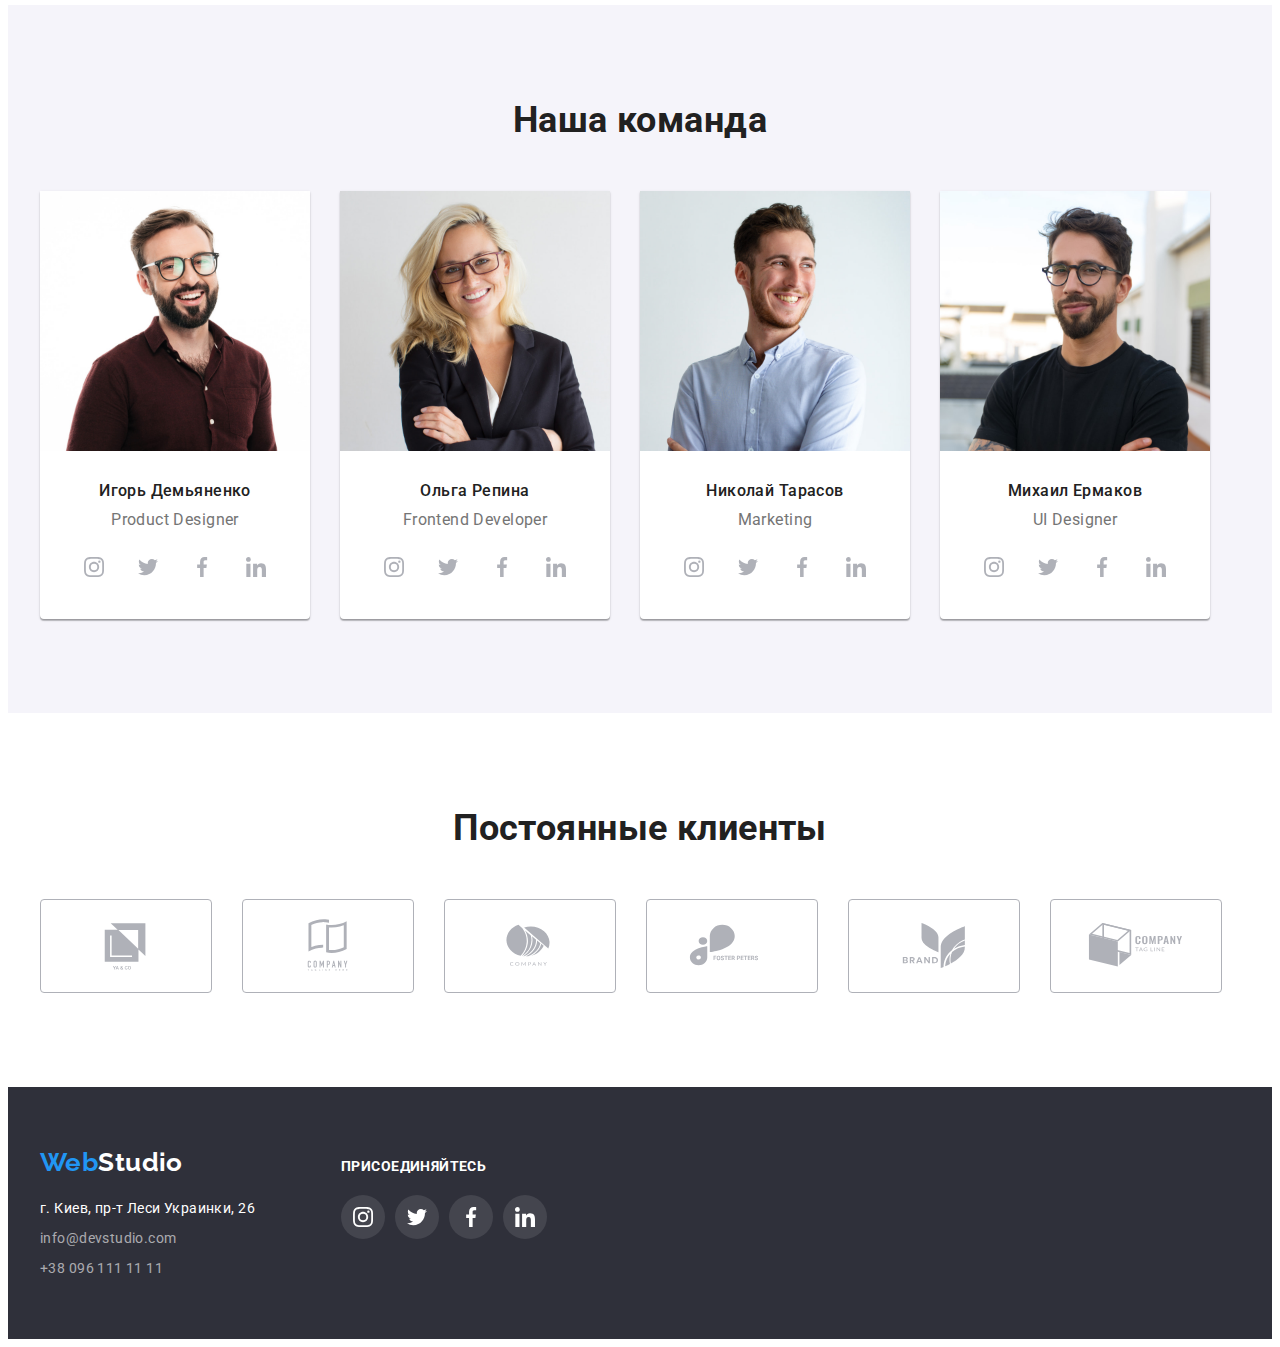
==== commit 477d616d: "зробив модалку" ====
--- a/index.html
+++ b/index.html
@@ -64,7 +64,17 @@
       <section class="hero">
         <div class="container hero-container">
           <h1 class="hero-title">Эффективные решения <br />для вашего бизнеса</h1>
-          <button type="button" class="btn-hero">Заказать услугу</button>
+          <button type="button" class="btn-hero" data-modal-open>Заказать услугу</button>
+          <div class="backdrop" data-modal>
+            <div class="modal-wrapper">
+              <button class="modal-btn" data-modal-close>
+                <svg width="18" height="18">
+                  <use href="./imeges/icon/sprite.svg#icon-close"></use>
+                </svg>
+              </button>
+              <form class="modal-form"></form>
+            </div>
+          </div>
         </div>
       </section>
       <!--Наши преимущества-->
@@ -416,5 +426,7 @@
       </div>
       
     </footer>
+
+    <script src="./js/modal.js"></script>
   </body>
 </html>
--- a/css/styles.css
+++ b/css/styles.css
@@ -108,6 +108,7 @@
   color: var(--accent-color);
 }
 .site-nav .link {
+  position: relative;
   display: block;
   color: var(--title-text-color);
   font-weight: 500;
@@ -126,6 +127,22 @@
 .site-nav .link.current {
   color: var(--accent-color);
 }
+
+.site-nav .link.current::after {
+  position: absolute;
+  bottom: 0;
+  left: 0;
+  
+
+  content: '';
+  display: block;
+  width: 100%;
+  height: 2px;
+  background-color: var(--accent-color);
+  border-radius: 2px;
+  
+}
+
 .site-nav {
   display: flex;
   align-items: center;
@@ -229,6 +246,50 @@
 .btn-hero:focus {
   background-color: #188ce8;
   color: var(--white-text);
+}
+
+.backdrop {
+  position: fixed;
+  top: 0;
+  left: 0;
+  width: 100%;
+  height: 100%;
+  background-color: rgba(0, 0, 0, 0.1);
+  z-index: 100;
+}
+
+.backdrop.is-hidden {
+  opacity: 0;
+  pointer-events: none;
+  visibility: hidden;
+}
+
+.modal-wrapper {
+  position: absolute;
+  top: 50%;
+  left: 50%;
+  transform: translate(-50%, -50%);
+  width: 528px;
+  height: 581px;
+  background-color: #fff;
+}
+
+.modal-btn {
+  position: absolute;
+  top: 8px;
+  right: 8px;
+
+  display: flex;
+  align-items: center;
+  justify-content: center;
+  
+  width: 30px;
+  height: 30px;
+  padding: 0;
+  cursor: pointer;
+  background: #FFFFFF;
+  border: 1px solid rgba(0, 0, 0, 0.1);
+  border-radius: 50%;
 }
 
 /* section */
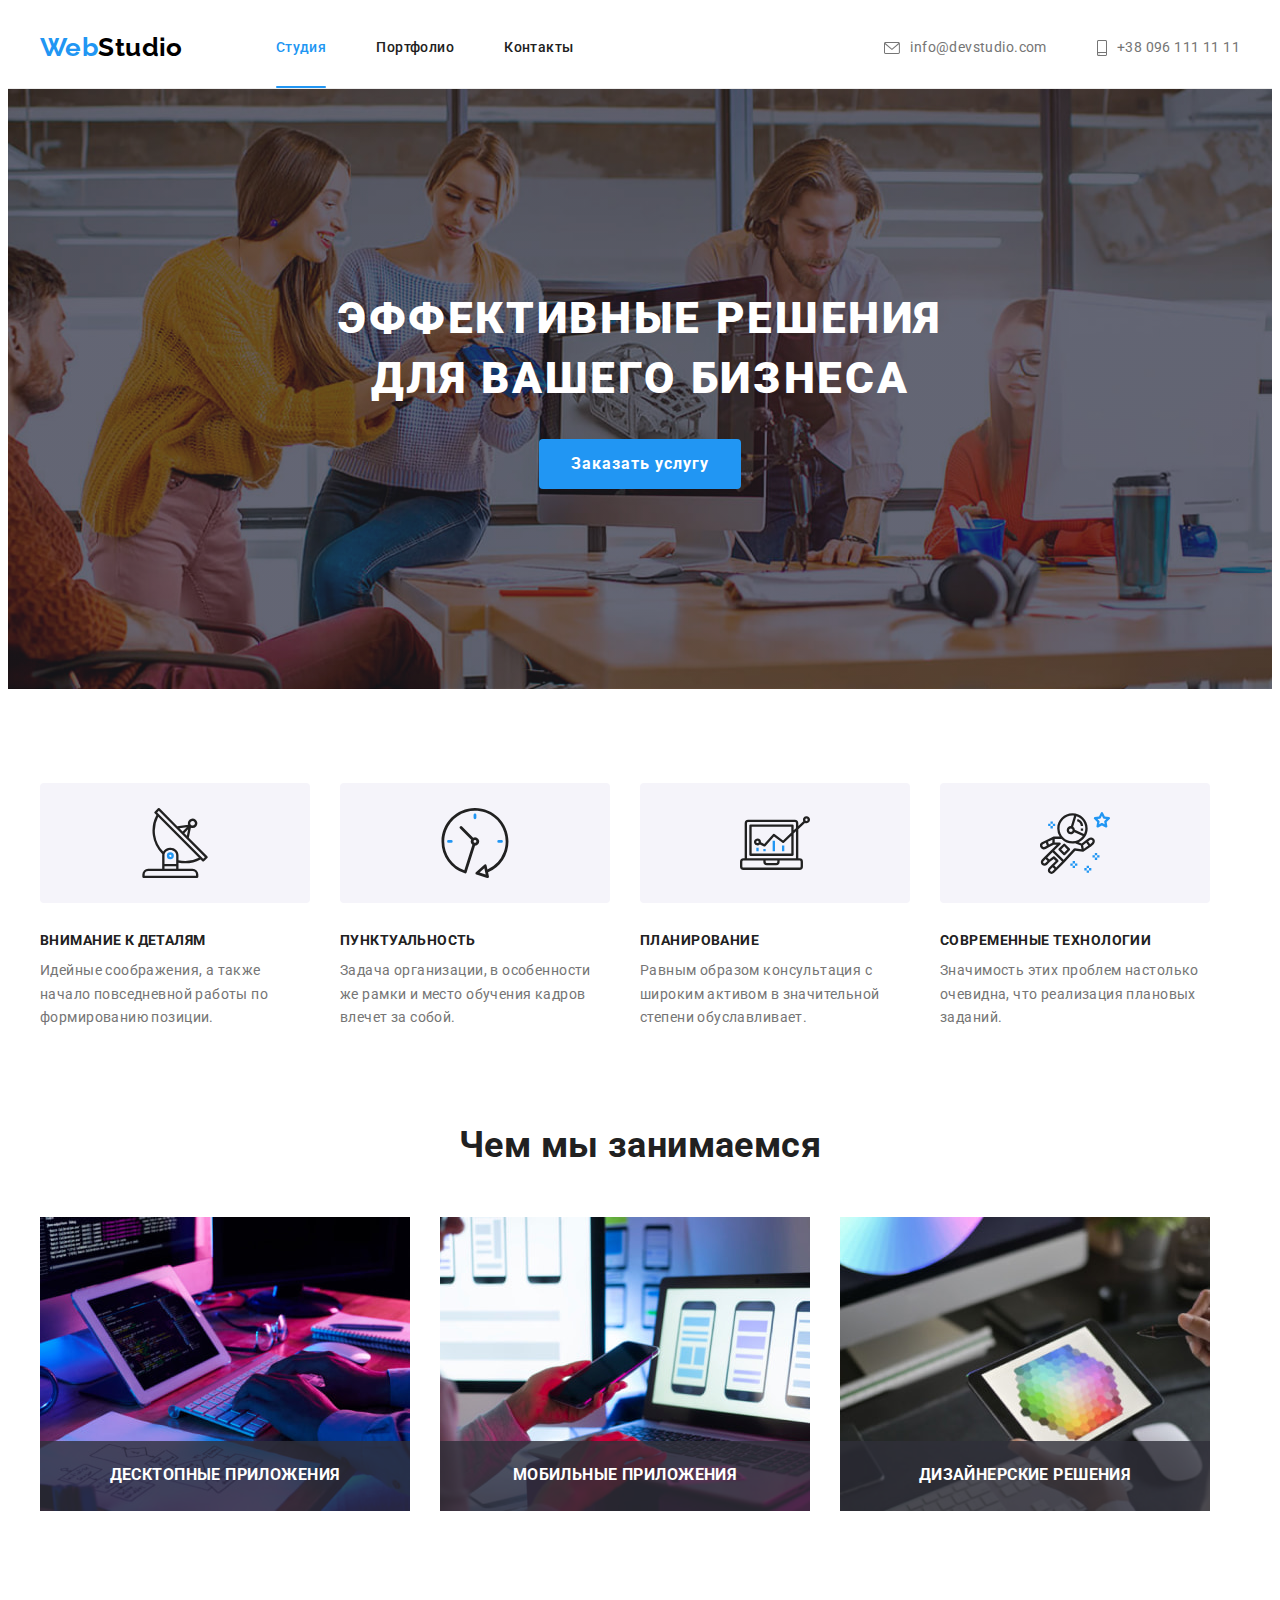
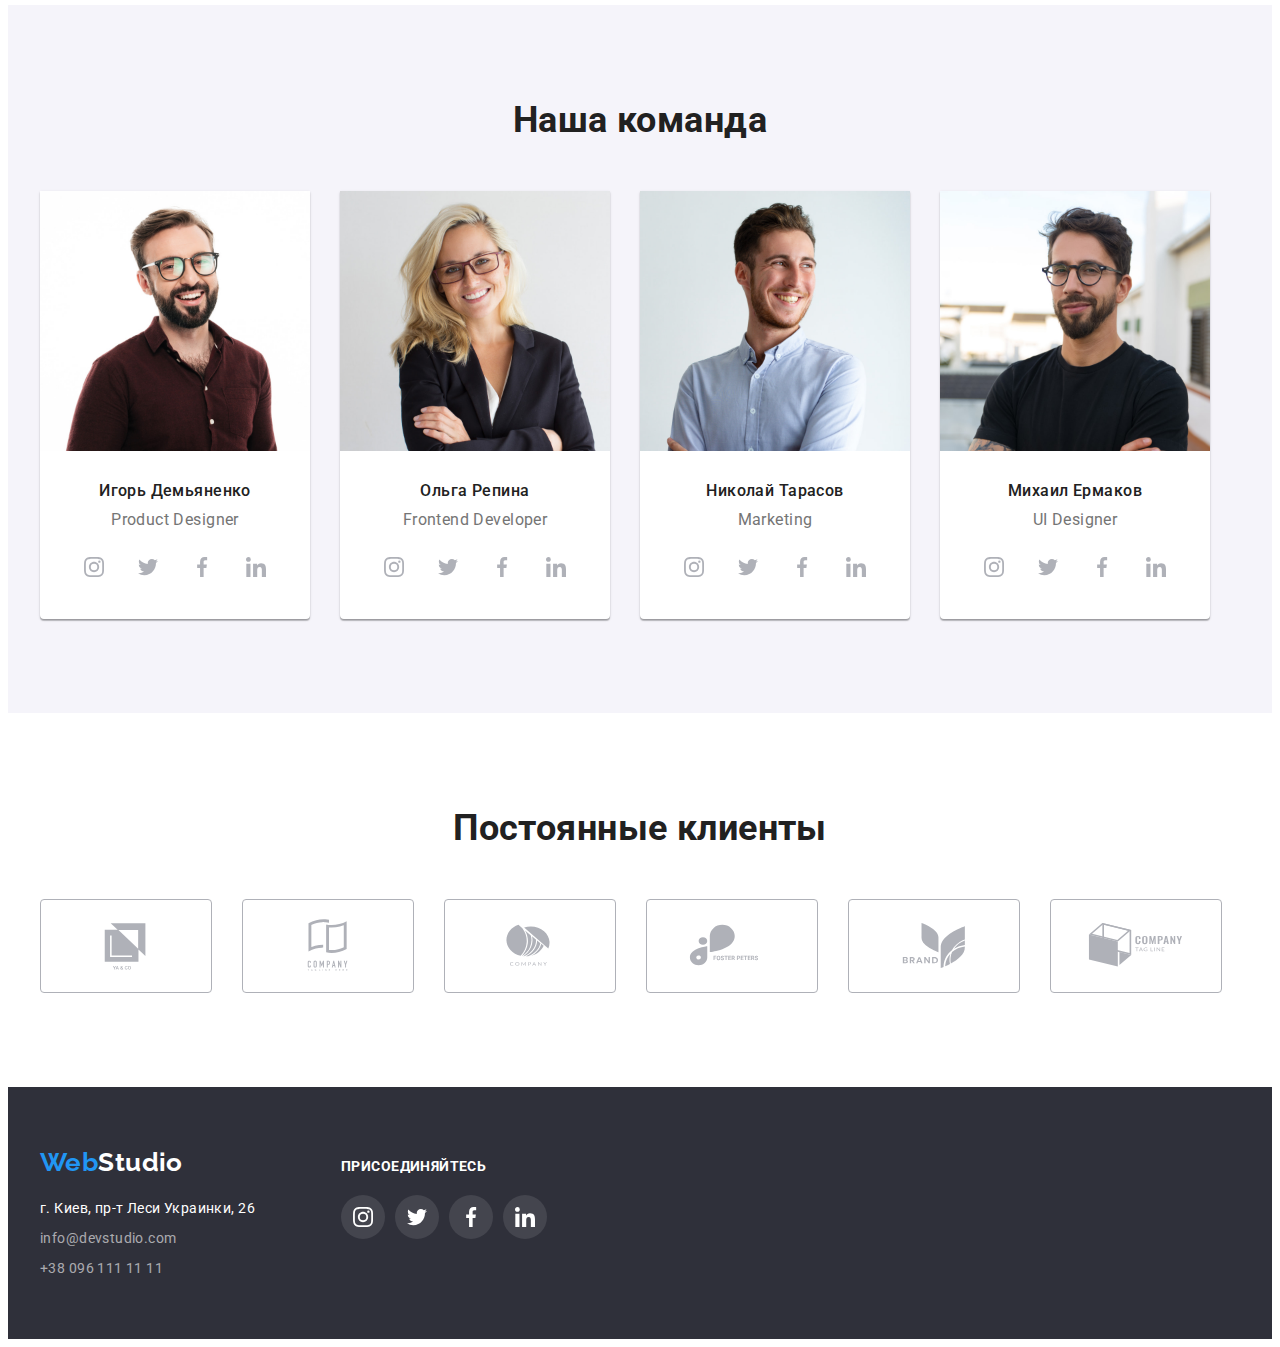
==== commit 56db2c1a: "виправив помилку з модалкою" ====
--- a/index.html
+++ b/index.html
@@ -65,7 +65,7 @@
         <div class="container hero-container">
           <h1 class="hero-title">Эффективные решения <br />для вашего бизнеса</h1>
           <button type="button" class="btn-hero" data-modal-open>Заказать услугу</button>
-          <div class="backdrop" data-modal>
+          <div class="backdrop is-hidden" data-modal>
             <div class="modal-wrapper">
               <button class="modal-btn" data-modal-close>
                 <svg width="18" height="18">
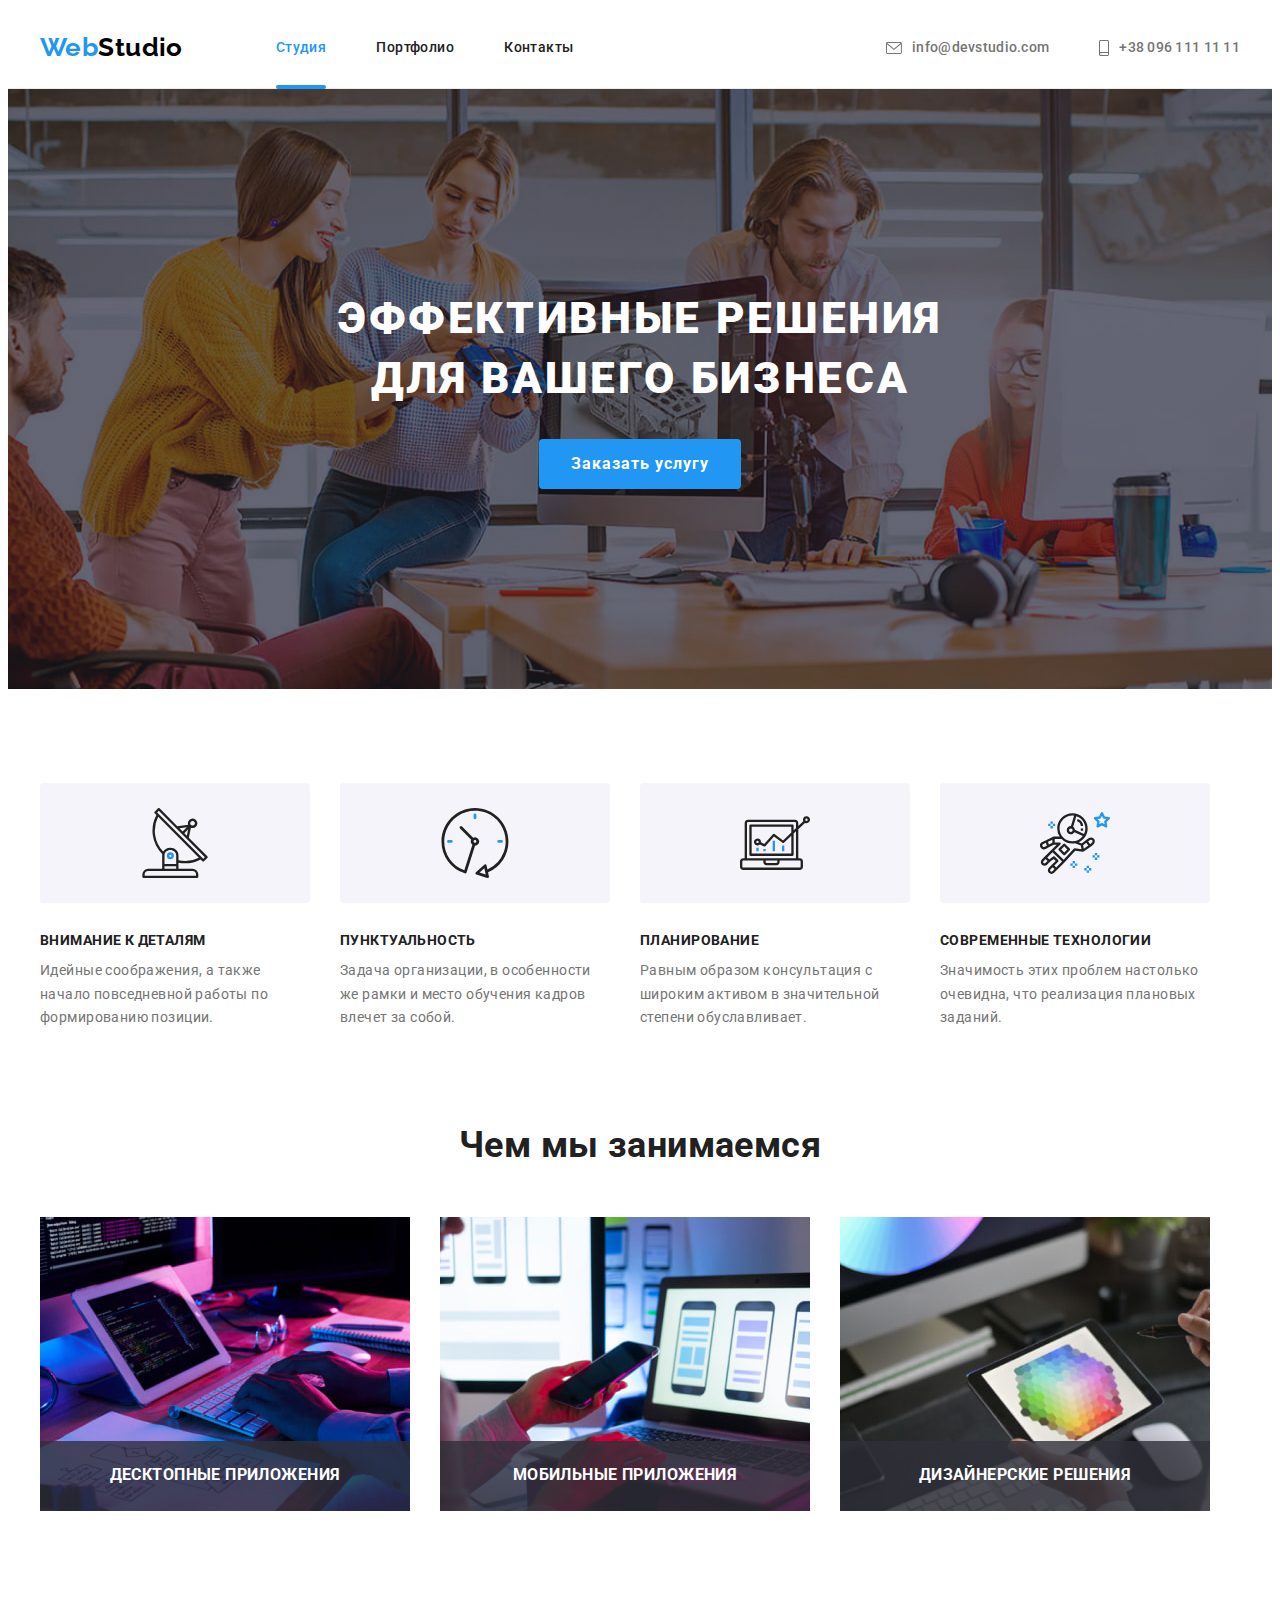
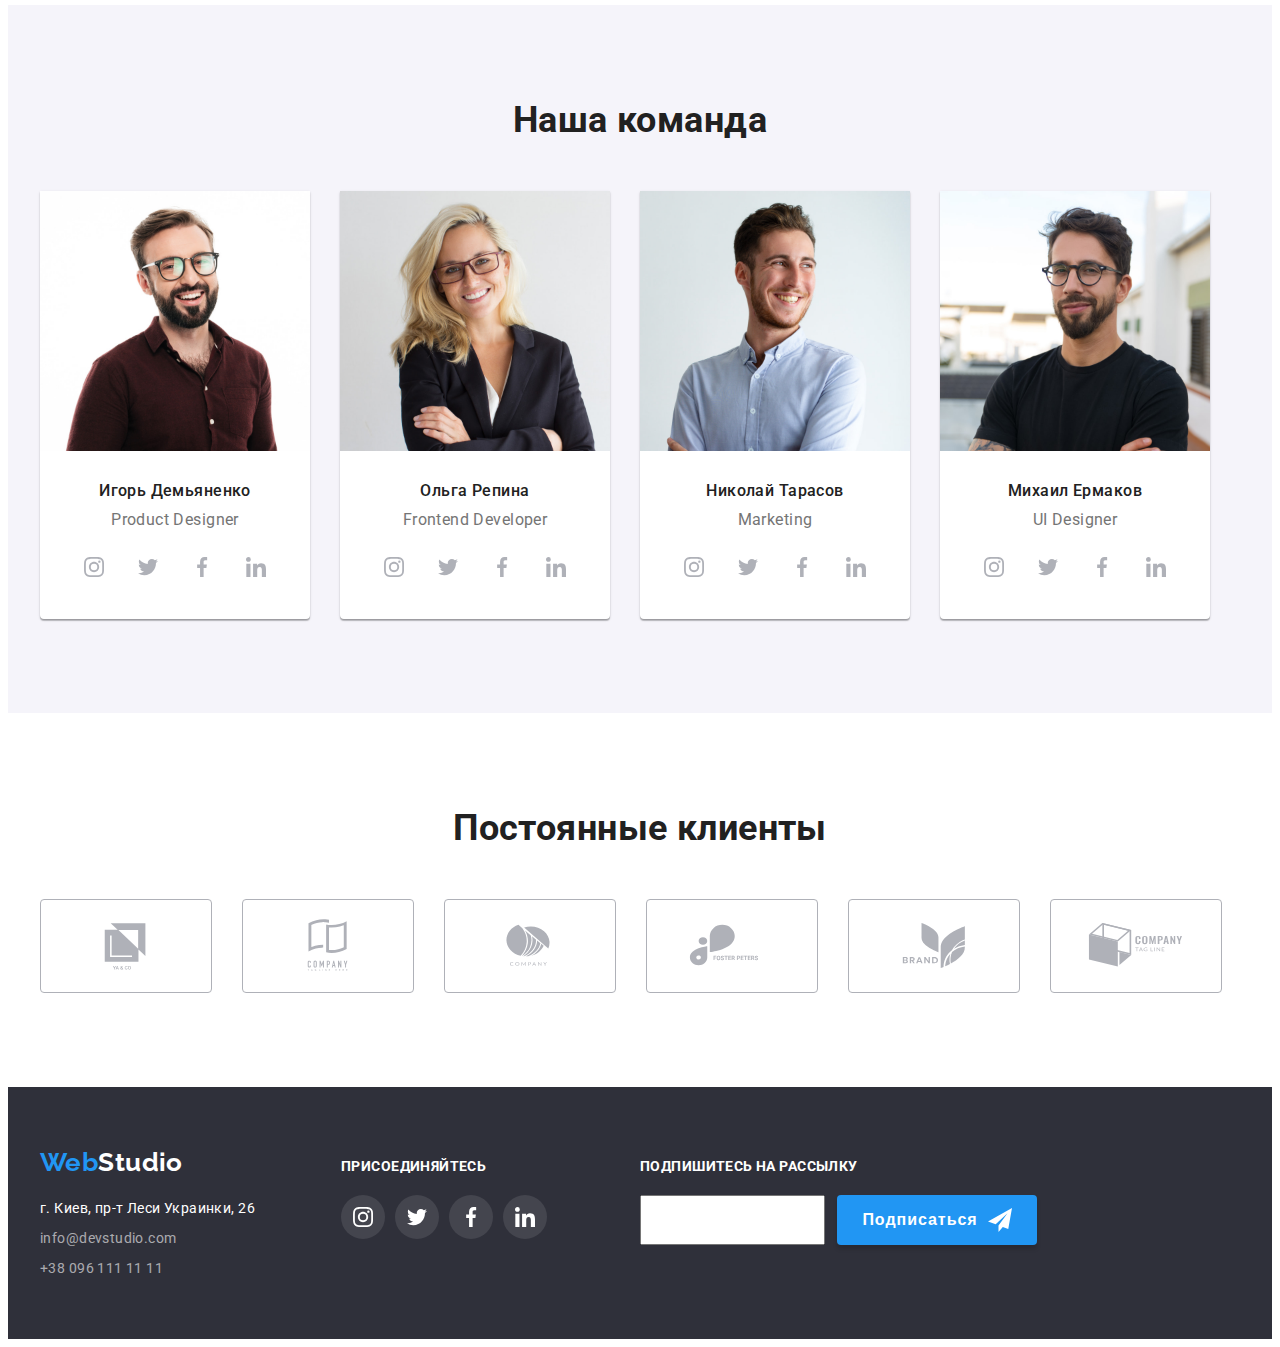
==== commit 7b433f04: "розпочав розмітку форми футеру" ====
--- a/index.html
+++ b/index.html
@@ -423,6 +423,18 @@
           </ul>
         
         </div>
+        <div class="subscibe">
+          <h3 class="title title-follow">Подпишитесь на рассылку</h3>
+          <div class="subscribe-form">
+            <input type="email" name="">
+            <button type="submit" class="btn-subscribe">
+              <p class="btn-subscribe-text">Подписаться</p>
+              <!-- <svg class="subscribe-icon" width="24" height="24">
+                <use href="./imeges/icon/sprite.svg#icon-send-footer"></use>
+              </svg> -->
+            </button>
+          </div>
+        </div>
       </div>
       
     </footer>
--- a/css/styles.css
+++ b/css/styles.css
@@ -27,6 +27,7 @@
   --title-text-color: #212121;
   --accent-color: #2196f3;
   --white-text: #ffffff;
+  --transition: 250ms cubic-bezier(0.4, 0, 0.2, 1);
 }
 
 body {
@@ -106,17 +107,22 @@
 .site-nav .link:hover,
 .site-nav .link:focus {
   color: var(--accent-color);
+
+
 }
 .site-nav .link {
   position: relative;
   display: block;
   color: var(--title-text-color);
   font-weight: 500;
+  
 
   text-decoration: none;
 
   padding-top: 32px;
   padding-bottom: 32px;
+
+  transition: color var(--transition);
 }
 .site-nav .nav-item {
   margin-right: 50px;
@@ -130,14 +136,14 @@
 
 .site-nav .link.current::after {
   position: absolute;
-  bottom: 0;
+  bottom: -1px;
   left: 0;
   
 
   content: '';
   display: block;
   width: 100%;
-  height: 2px;
+  height: 4px;
   background-color: var(--accent-color);
   border-radius: 2px;
   
@@ -165,6 +171,10 @@
 .contact .link {
   display: flex;
   color: var(--primary-text-color);
+  font-style: normal;
+  font-weight: 500;
+  line-height: 1.14;
+  letter-spacing: 0.02em;
 
   text-decoration: none;
 
@@ -173,6 +183,9 @@
 
   align-items: center;
   justify-content: center;
+
+  transition: color var(--transition),
+  fill var(--transition);
 }
 .link .header-icon {
   fill: currentColor;
@@ -183,6 +196,8 @@
 .contact .link:focus {
   color: var(--accent-color);
   fill: var(--accent-color);
+
+  
 }
 
 
@@ -202,7 +217,7 @@
   align-items: center;
 
   background-image: linear-gradient(rgba(47, 48, 58, 0.4), rgba(47, 48, 58, 0.4)),
-    url(../imeges/hero/background.jpg);
+    url('../imeges/hero/background.jpg');
   background-repeat: no-repeat;
   background-position: center;
 }
@@ -241,11 +256,15 @@
   display: block;
   margin-left: auto;
   margin-right: auto;
+
+  transition: color var(--transition),
+  background-color var(--transition);
 }
 .btn-hero:hover,
 .btn-hero:focus {
   background-color: #188ce8;
   color: var(--white-text);
+
 }
 
 .backdrop {
@@ -256,22 +275,39 @@
   height: 100%;
   background-color: rgba(0, 0, 0, 0.1);
   z-index: 100;
+
+  opacity: 1;
+  transition: opacity var(--transition), 
+  visibility var(--transition);
+ 
 }
 
 .backdrop.is-hidden {
   opacity: 0;
   pointer-events: none;
   visibility: hidden;
+  
+}
+
+.backdrop.is-hidden .modal-wrapper {
+  transform: translate(-50%, -50%) scale(0.3);
+  opacity: 0;
 }
 
 .modal-wrapper {
   position: absolute;
   top: 50%;
   left: 50%;
-  transform: translate(-50%, -50%);
+
+  opacity: 1;
+  
   width: 528px;
   height: 581px;
   background-color: #fff;
+
+  transform: translate(-50%, -50%) scale(1);
+  transition: transform var(--transition) 200ms, 
+  opacity var(--transition) 200ms;
 }
 
 .modal-btn {
@@ -290,6 +326,7 @@
   background: #FFFFFF;
   border: 1px solid rgba(0, 0, 0, 0.1);
   border-radius: 50%;
+  
 }
 
 /* section */
@@ -469,12 +506,16 @@
   align-items: center;
   justify-content: center;
 
-  fill: #AFB1B8
+  fill: #AFB1B8;
+
+  transition: background-color var(--transition),
+  fill var(--transition);
 }
 .social-link:hover,
 .social-link:focus {
   background-color: var(--accent-color);
   fill: #fff;
+
 }
 
 .social-item:not(:last-child) {
@@ -498,12 +539,16 @@
   border-radius: 4px;
 
   fill: #AFB1B8;
+
+  transition: border-color var(--transition),
+  fill var(--transition);
 }
 
 .client-link:hover,
 .client-link:focus {
   border-color: var(--accent-color);
   fill: var(--accent-color);
+
 }
 
 
@@ -557,6 +602,8 @@
   color: rgba(255, 255, 255, 0.6);
 
   text-decoration: none;
+
+  transition: color var(--transition);
 }
 
 .footer-list-item {
@@ -565,10 +612,16 @@
 .footer-list-item:last-child {
   margin-bottom: 0;
 }
+
 
 .footer-link:hover,
 .footer-link:focus {
   color: var(--accent-color);
+
+}
+
+.follow {
+  margin-right: 93px;
 }
 
 .title-follow {
@@ -591,15 +644,64 @@
   border-radius: 50%;
 
   fill: var(--white-text);
+
+  transition: background-color var(--transition);
 }
 .follow-link:hover,
 .follow-link:focus {
   background-color: var(--accent-color);
+
 }
 
 .follow-item:not(:last-child) {
   margin-right: 10px;
 }
+
+.btn-subscribe-text {
+  font-weight: 700;
+  font-style: normal;
+  font-size: 16px;
+  line-height: 1.88;
+  letter-spacing: 0.06em;
+
+  color: var(--white-text);
+}
+
+.subscribe-form {
+  display: flex;
+}
+
+.btn-subscribe {
+  width: 200px;
+  height: 50px;
+
+  margin-left: 12px;
+  
+  cursor: pointer;
+
+  background-color: var(--accent-color);
+
+  display: flex;
+  align-items: center;
+  /* text-align: center; */
+  justify-content: center;
+
+  border: none;
+  border-radius: 4px;
+  box-shadow: 0px 4px 4px rgba(0, 0, 0, 0.15);
+  
+}
+
+.btn-subscribe::after {
+  /* display: inline-block; */
+  content: '';
+  width: 24px;
+  height: 24px;
+  margin-left: 10px;
+  background-size: contain;
+  background-image: url('../imeges/icon/svg/send-footer.svg');
+}
+
 
 /* portfolio */
 
@@ -638,6 +740,10 @@
   border-radius: 4px;
 
   padding: 6px 22px;
+
+  transition: background-color var(--transition),
+  color var(--transition),
+  box-shadow var(--transition);
 }
 
 .btn-portfolio:hover,
@@ -648,6 +754,8 @@
   box-shadow: 0px 3px 1px rgba(0, 0, 0, 0.1),
    0px 1px 2px rgba(0, 0, 0, 0.08),
     0px 2px 2px rgba(0, 0, 0, 0.12);
+
+  
 }
 .title.project-name {
   font-size: 18px;
@@ -665,6 +773,7 @@
 }
 
 .flex-item {
+  
   width: 370px;
 
   margin-right: 30px;
@@ -673,6 +782,8 @@
 
 .portfolio-link {
   display: block;
+  
+  transition: box-shadow var(--transition);
 }
 
 .portfolio-link:hover,
@@ -680,6 +791,7 @@
   box-shadow: 0px 1px 1px rgba(0, 0, 0, 0.12),
    0px 4px 4px rgba(0, 0, 0, 0.06),
     1px 4px 6px rgba(0, 0, 0, 0.16);
+    
 }
 
 .text-box {
@@ -688,6 +800,7 @@
   border-left: 1px solid #eeeeee;
 
   padding: 20px 24px;
+  
 }
 .flex-item:nth-child(3n) {
   margin-right: 0;
@@ -695,3 +808,48 @@
 .flex-item:nth-last-child(-n + 3) {
   margin-bottom: 0;
 }
+
+.overlay {
+  position: absolute;
+  top: 0;
+  opacity: 1;
+
+  display: flex;
+  align-items: center;
+  justify-content: center;
+
+  width: 370px;
+  height: 294px;
+  
+  padding-top: 63px;
+  padding-left: 24px;
+  padding-bottom: 63px;
+  padding-right: 24px;
+
+  background-color: rgba(33, 150, 243, 0.9);
+  transform: translateY(100%);
+  transition: transform var(--transition);
+}
+
+.overlay-text {
+  font-family: 'Roboto';
+  font-style: normal;
+  font-weight: 400;
+  font-size: 18px;
+  line-height: 1.56;
+  letter-spacing: 0.03em;
+
+  color: var(--white-text);
+
+}
+.portfolio-link:hover .overlay,
+.portfolio-link:focus .overlay {
+  
+  transform: translateY(0);
+}
+
+.product {
+  position: relative;
+  
+  overflow: hidden;
+}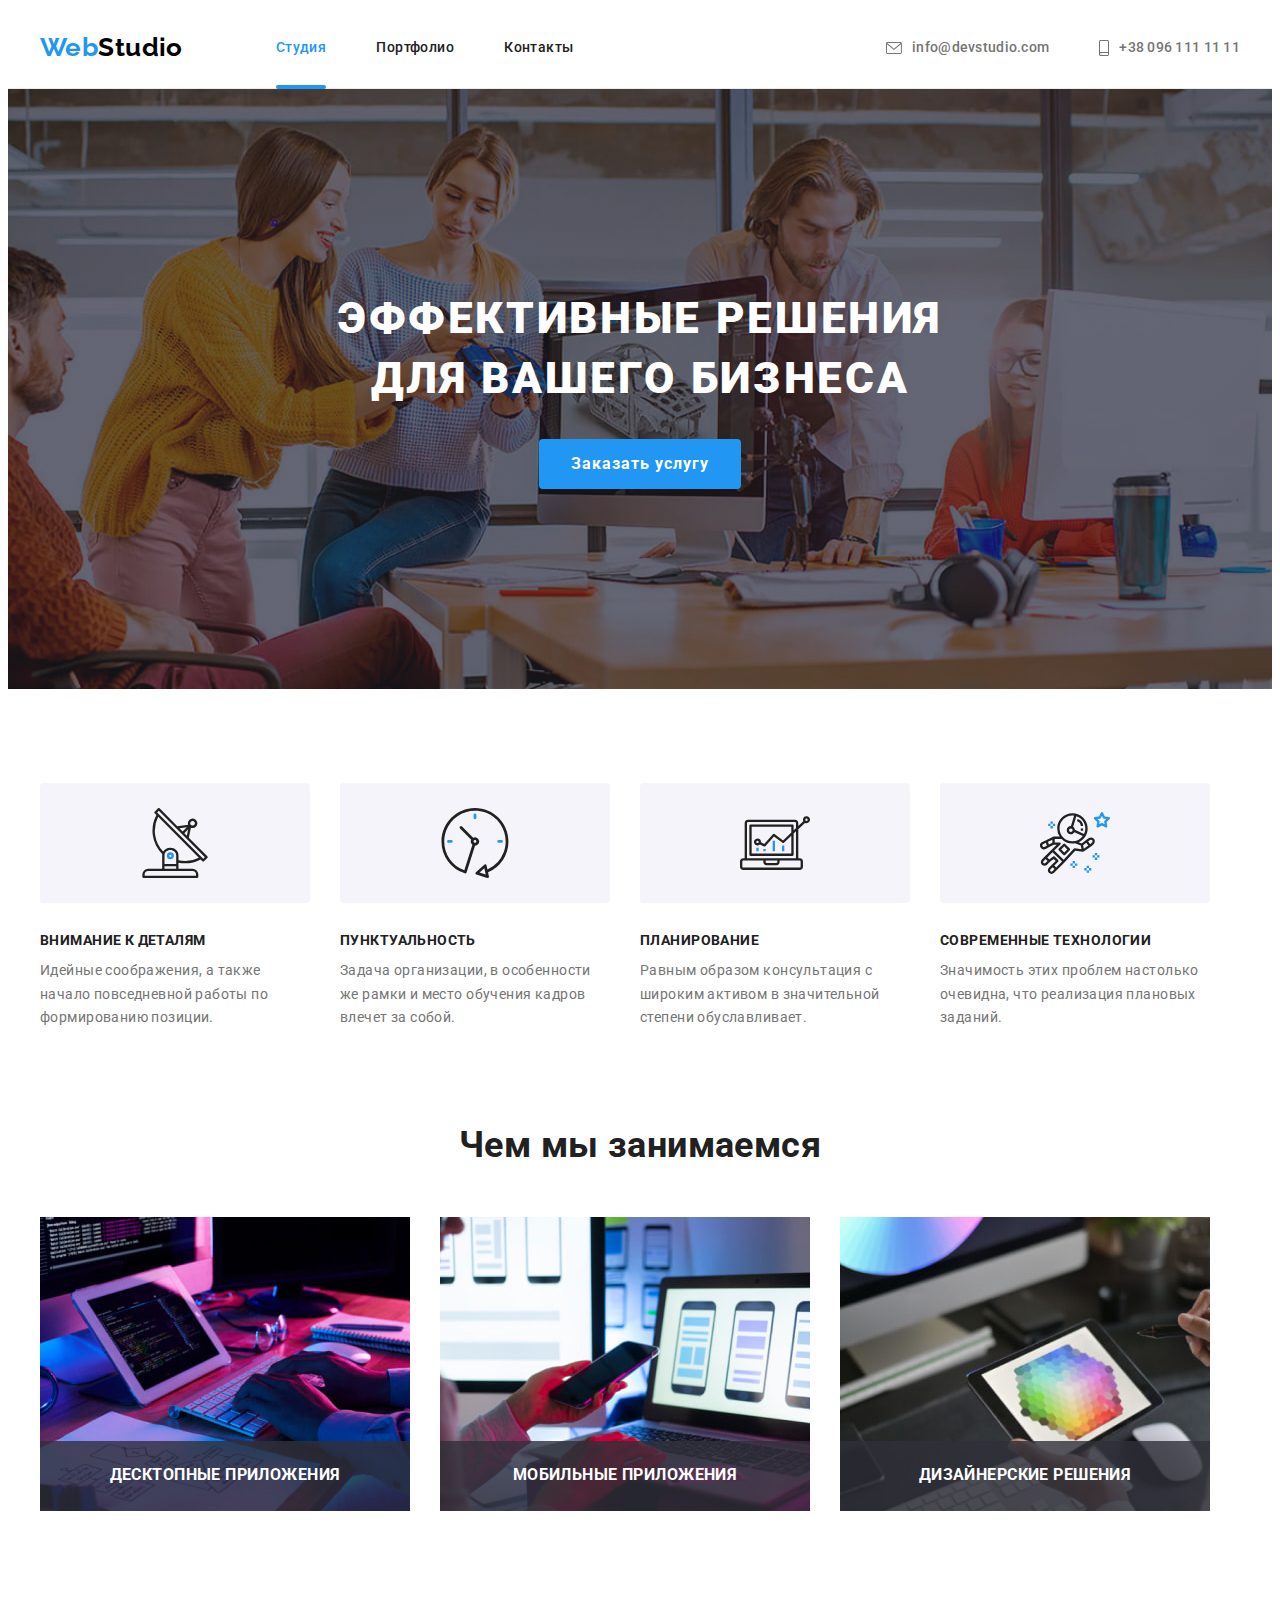
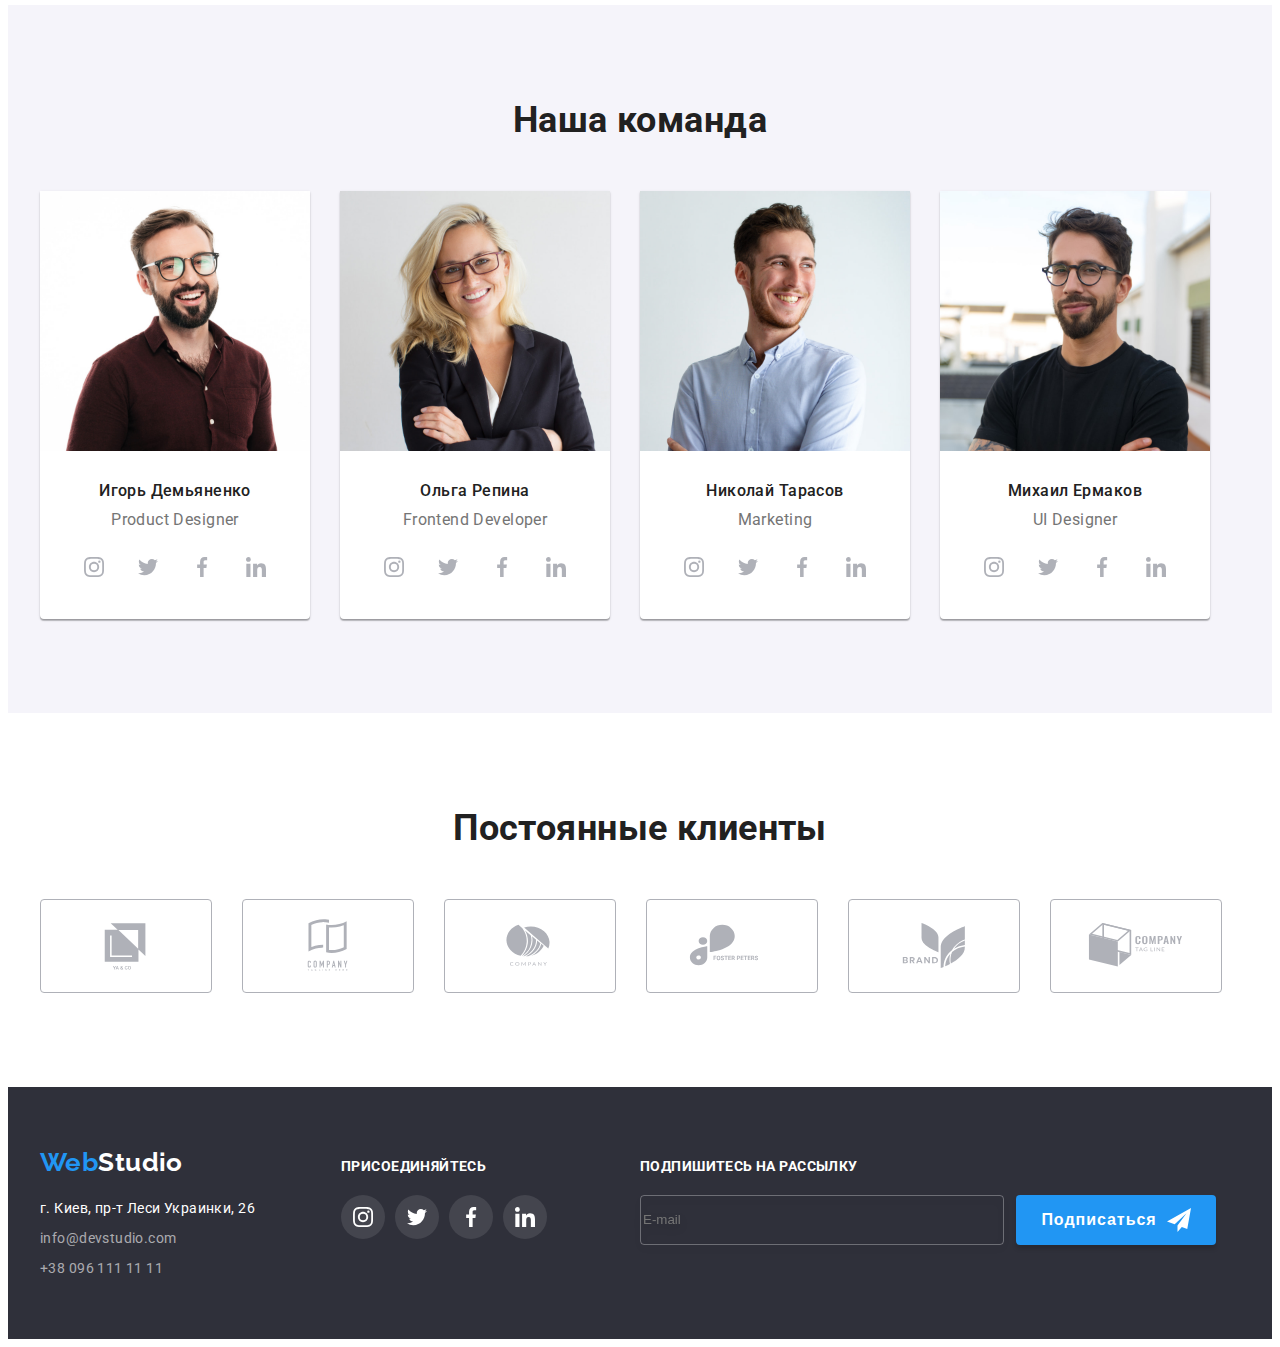
==== commit 844005ba: "доопрацьовую форму футера" ====
--- a/index.html
+++ b/index.html
@@ -426,7 +426,7 @@
         <div class="subscibe">
           <h3 class="title title-follow">Подпишитесь на рассылку</h3>
           <div class="subscribe-form">
-            <input type="email" name="">
+            <input type="email" name="" placeholder="E-mail" class="form-place">
             <button type="submit" class="btn-subscribe">
               <p class="btn-subscribe-text">Подписаться</p>
               <!-- <svg class="subscribe-icon" width="24" height="24">
--- a/css/styles.css
+++ b/css/styles.css
@@ -671,6 +671,16 @@
   display: flex;
 }
 
+.form-place {
+  width: 358px;
+  
+  background-color: transparent;
+
+  border: 1px solid rgba(255, 255, 255, 0.3);
+  filter: drop-shadow(0px 4px 4px rgba(0, 0, 0, 0.15));
+  border-radius: 4px;
+}
+
 .btn-subscribe {
   width: 200px;
   height: 50px;
